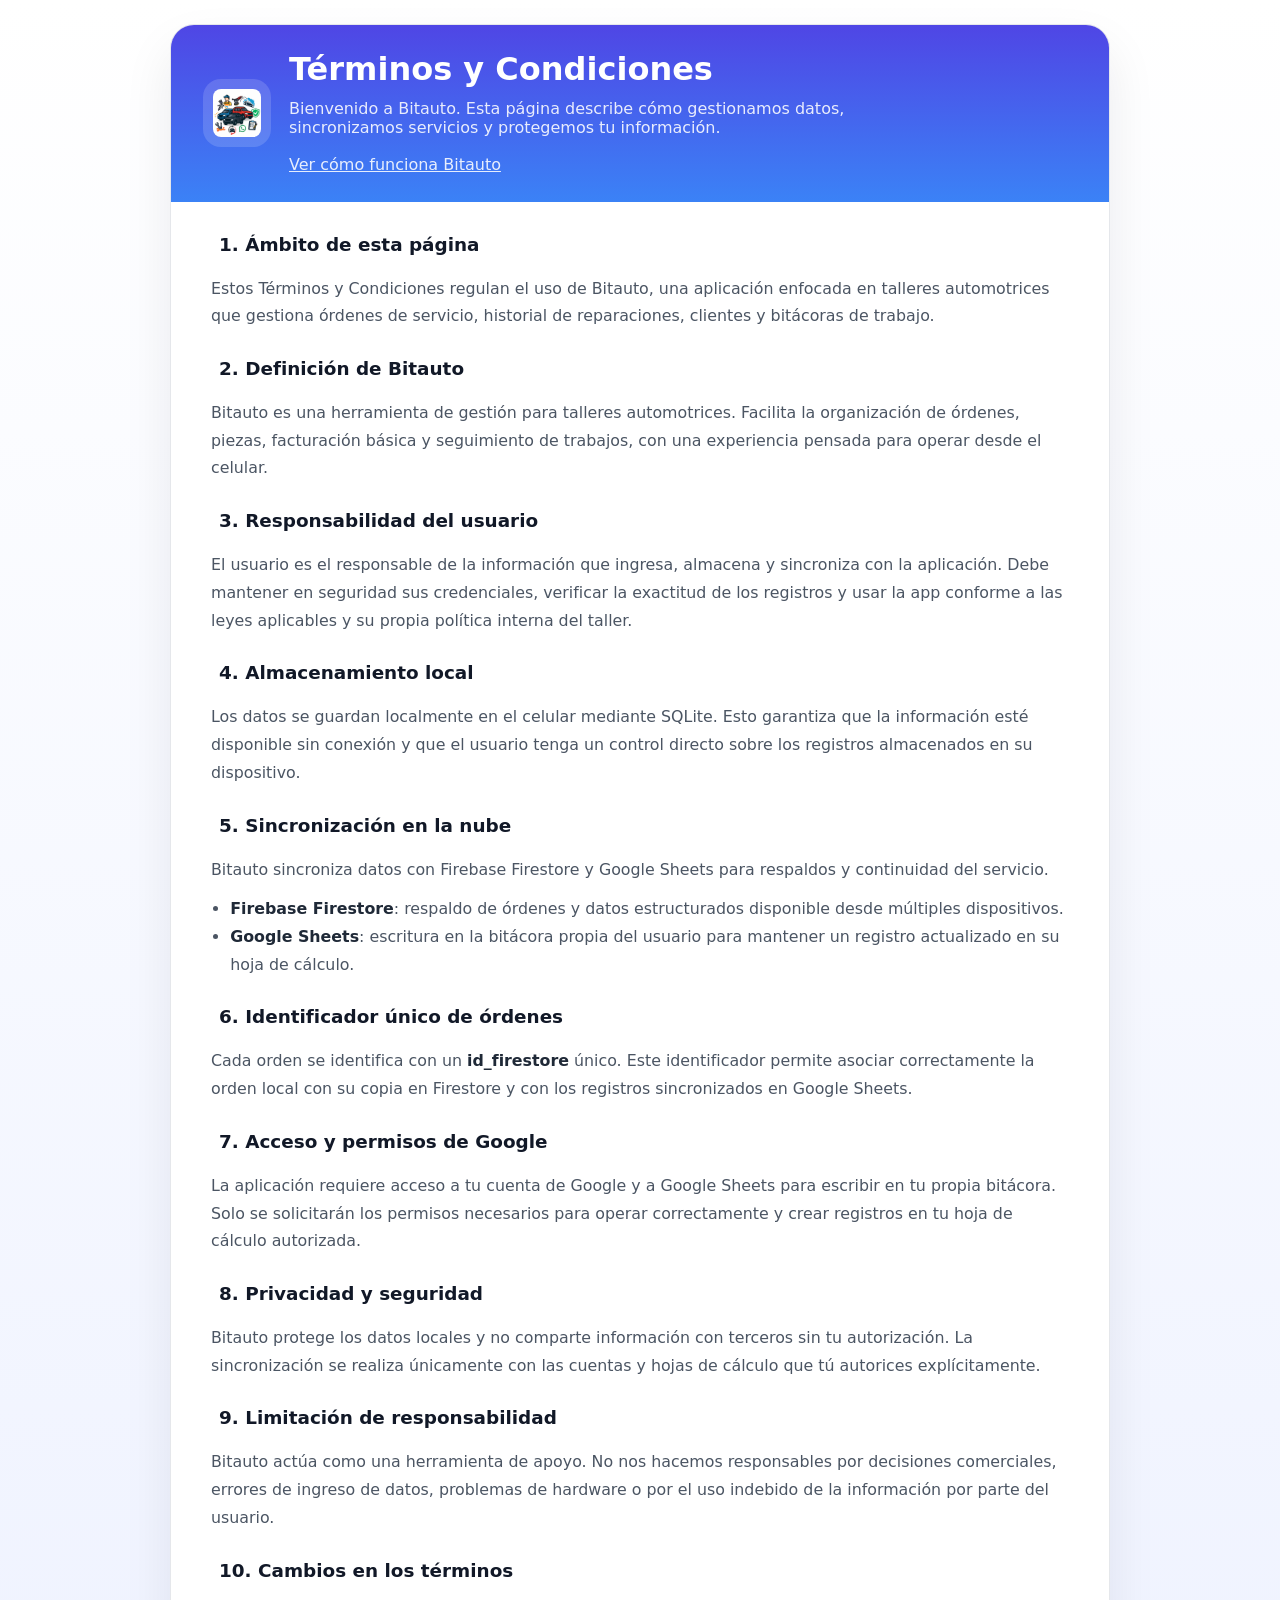
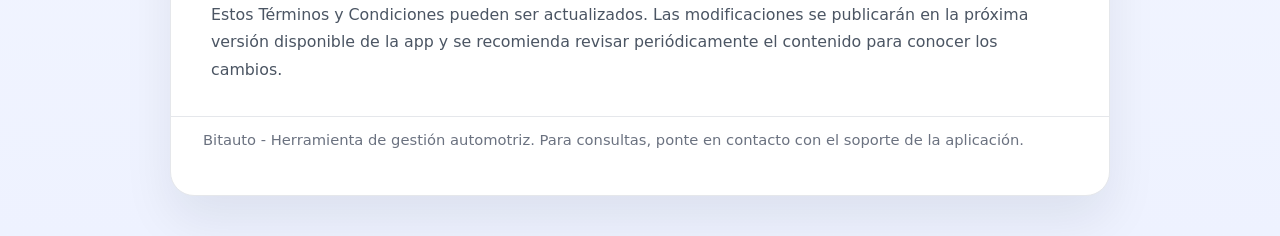
==== index.html @ d05bef83 "Initial commit: Bitauto Terms and App pages" ====
<!DOCTYPE html>
<html lang="es">
<head>
    <meta charset="UTF-8">
    <meta name="viewport" content="width=device-width, initial-scale=1.0">
    <title>Términos y Condiciones - Bitauto</title>
    <link rel="stylesheet" href="style.css">
</head>
<body>
    <div class="page-wrapper">
        <article class="card">
            <header class="hero">
                <img src="assets/logo.png" alt="Bitauto logo">
                <div>
                    <h1>Términos y Condiciones</h1>
                    <p>Bienvenido a Bitauto. Esta página describe cómo gestionamos datos, sincronizamos servicios y protegemos tu información.</p>
                    <p class="page-link"><a href="app.html">Ver cómo funciona Bitauto</a></p>
                </div>
            </header>

            <section class="content">
                <div class="section">
                    <h2>1. Ámbito de esta página</h2>
                    <p>Estos Términos y Condiciones regulan el uso de Bitauto, una aplicación enfocada en talleres automotrices que gestiona órdenes de servicio, historial de reparaciones, clientes y bitácoras de trabajo.</p>
                </div>

                <div class="section">
                    <h2>2. Definición de Bitauto</h2>
                    <p>Bitauto es una herramienta de gestión para talleres automotrices. Facilita la organización de órdenes, piezas, facturación básica y seguimiento de trabajos, con una experiencia pensada para operar desde el celular.</p>
                </div>

                <div class="section">
                    <h2>3. Responsabilidad del usuario</h2>
                    <p>El usuario es el responsable de la información que ingresa, almacena y sincroniza con la aplicación. Debe mantener en seguridad sus credenciales, verificar la exactitud de los registros y usar la app conforme a las leyes aplicables y su propia política interna del taller.</p>
                </div>

                <div class="section">
                    <h2>4. Almacenamiento local</h2>
                    <p>Los datos se guardan localmente en el celular mediante SQLite. Esto garantiza que la información esté disponible sin conexión y que el usuario tenga un control directo sobre los registros almacenados en su dispositivo.</p>
                </div>

                <div class="section">
                    <h2>5. Sincronización en la nube</h2>
                    <p>Bitauto sincroniza datos con Firebase Firestore y Google Sheets para respaldos y continuidad del servicio.</p>
                    <ul>
                        <li><span class="highlight">Firebase Firestore</span>: respaldo de órdenes y datos estructurados disponible desde múltiples dispositivos.</li>
                        <li><span class="highlight">Google Sheets</span>: escritura en la bitácora propia del usuario para mantener un registro actualizado en su hoja de cálculo.</li>
                    </ul>
                </div>

                <div class="section">
                    <h2>6. Identificador único de órdenes</h2>
                    <p>Cada orden se identifica con un <span class="highlight">id_firestore</span> único. Este identificador permite asociar correctamente la orden local con su copia en Firestore y con los registros sincronizados en Google Sheets.</p>
                </div>

                <div class="section">
                    <h2>7. Acceso y permisos de Google</h2>
                    <p>La aplicación requiere acceso a tu cuenta de Google y a Google Sheets para escribir en tu propia bitácora. Solo se solicitarán los permisos necesarios para operar correctamente y crear registros en tu hoja de cálculo autorizada.</p>
                </div>

                <div class="section">
                    <h2>8. Privacidad y seguridad</h2>
                    <p>Bitauto protege los datos locales y no comparte información con terceros sin tu autorización. La sincronización se realiza únicamente con las cuentas y hojas de cálculo que tú autorices explícitamente.</p>
                </div>

                <div class="section">
                    <h2>9. Limitación de responsabilidad</h2>
                    <p>Bitauto actúa como una herramienta de apoyo. No nos hacemos responsables por decisiones comerciales, errores de ingreso de datos, problemas de hardware o por el uso indebido de la información por parte del usuario.</p>
                </div>

                <div class="section">
                    <h2>10. Cambios en los términos</h2>
                    <p>Estos Términos y Condiciones pueden ser actualizados. Las modificaciones se publicarán en la próxima versión disponible de la app y se recomienda revisar periódicamente el contenido para conocer los cambios.</p>
                </div>
            </section>

            <footer class="footer">
                <p>Bitauto - Herramienta de gestión automotriz. Para consultas, ponte en contacto con el soporte de la aplicación.</p>
            </footer>
        </article>
    </div>
</body>
</html>
---- style.css ----
/* Bitauto - Términos y Condiciones */
:root {
    color-scheme: light;
    color: #1f2937;
    background: #f8fafc;
    font-family: Inter, system-ui, -apple-system, BlinkMacSystemFont, "Segoe UI", sans-serif;
}

* {
    box-sizing: border-box;
}

html, body {
    margin: 0;
    padding: 0;
    min-height: 100%;
}

body {
    background: linear-gradient(180deg, #ffffff 0%, #eef2ff 100%);
}

.page-wrapper {
    max-width: 980px;
    margin: 0 auto;
    padding: 24px 20px 40px;
}

.card {
    background: #ffffff;
    border: 1px solid #e5e7eb;
    border-radius: 24px;
    box-shadow: 0 24px 50px rgba(15, 23, 42, 0.08);
    overflow: hidden;
}

.hero {
    display: grid;
    grid-template-columns: auto 1fr;
    gap: 18px;
    align-items: center;
    padding: 28px 32px;
    background: linear-gradient(180deg, #4f46e5 0%, #3b82f6 100%);
    color: #ffffff;
}

.hero img {
    width: 68px;
    height: 68px;
    object-fit: contain;
    border-radius: 18px;
    background: rgba(255,255,255,0.15);
    padding: 10px;
}

.hero h1 {
    margin: 0;
    font-size: clamp(1.85rem, 2.5vw, 2.45rem);
    line-height: 1.05;
}

.hero p {
    margin: 12px 0 0;
    font-size: 1rem;
    opacity: 0.88;
    max-width: 660px;
}

.hero .page-link {
    margin-top: 18px;
}

.hero .page-link a,
.footer a {
    color: #ffffff;
    text-decoration: underline;
}

.content {
    padding: 32px 40px;
    display: grid;
    gap: 28px;
}

.section {
    display: grid;
    gap: 12px;
}

.section h2 {
    margin: 0;
    font-size: 1.15rem;
    color: #111827;
    margin-bottom: 8px;
    padding-left: 8px;
}

.section p,
.section li {
    margin: 0;
    line-height: 1.75;
    color: #4b5563;
    font-size: 0.99rem;
}

.section ul {
    padding-left: 1.2rem;
    margin: 0;
    color: #4b5563;
}

.highlight {
    font-weight: 600;
    color: #1f2937;
}

.footer {
    padding: 0 32px 32px;
    color: #6b7280;
    font-size: 0.92rem;
    border-top: 1px solid #e5e7eb;
}

@media (max-width: 640px) {
    .page-wrapper {
        padding: 20px 16px 32px;
    }

    .hero {
        grid-template-columns: 1fr;
        text-align: center;
    }

    .hero img {
        margin: 0 auto;
    }

    .content {
        padding: 24px 0 0;
    }

    .footer {
        padding: 0 0 24px;
    }
}
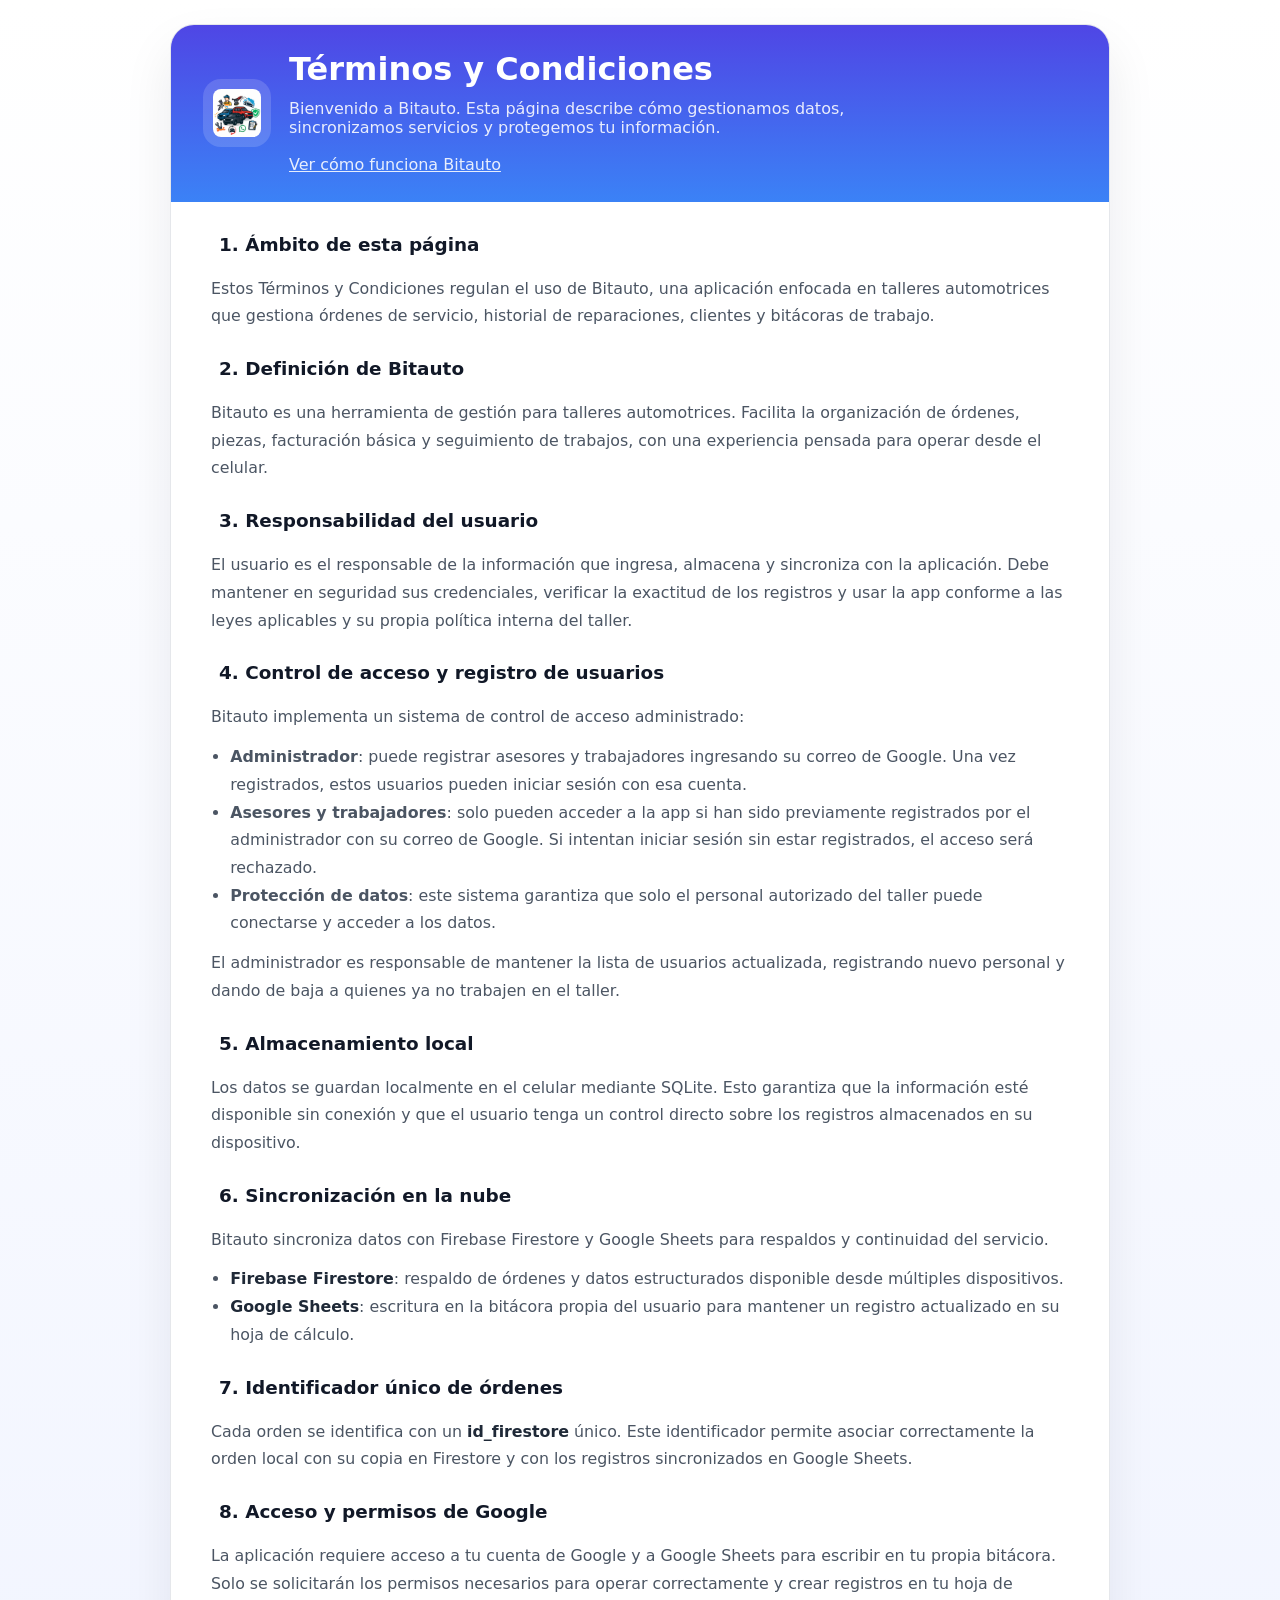
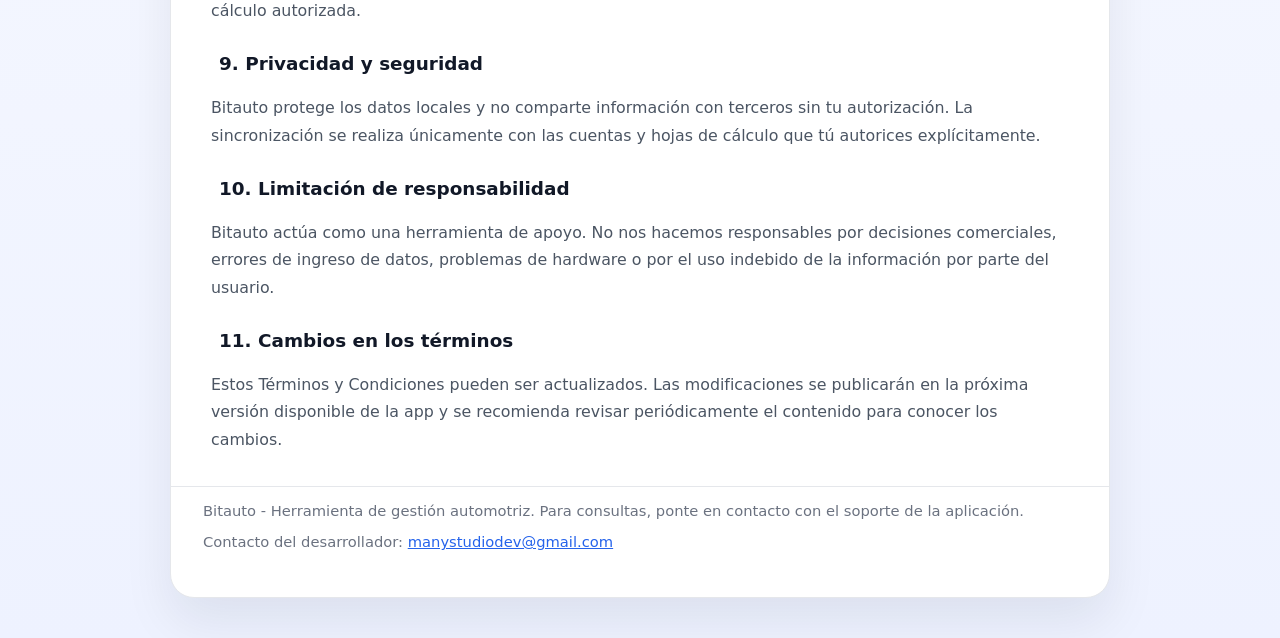
==== commit e3265050: "actualizar como funciona" ====
--- a/index.html
+++ b/index.html
@@ -35,12 +35,23 @@
                 </div>
 
                 <div class="section">
-                    <h2>4. Almacenamiento local</h2>
+                    <h2>4. Control de acceso y registro de usuarios</h2>
+                    <p>Bitauto implementa un sistema de control de acceso administrado:</p>
+                    <ul>
+                        <li><strong>Administrador</strong>: puede registrar asesores y trabajadores ingresando su correo de Google. Una vez registrados, estos usuarios pueden iniciar sesión con esa cuenta.</li>
+                        <li><strong>Asesores y trabajadores</strong>: solo pueden acceder a la app si han sido previamente registrados por el administrador con su correo de Google. Si intentan iniciar sesión sin estar registrados, el acceso será rechazado.</li>
+                        <li><strong>Protección de datos</strong>: este sistema garantiza que solo el personal autorizado del taller puede conectarse y acceder a los datos.</li>
+                    </ul>
+                    <p>El administrador es responsable de mantener la lista de usuarios actualizada, registrando nuevo personal y dando de baja a quienes ya no trabajen en el taller.</p>
+                </div>
+
+                <div class="section">
+                    <h2>5. Almacenamiento local</h2>
                     <p>Los datos se guardan localmente en el celular mediante SQLite. Esto garantiza que la información esté disponible sin conexión y que el usuario tenga un control directo sobre los registros almacenados en su dispositivo.</p>
                 </div>
 
                 <div class="section">
-                    <h2>5. Sincronización en la nube</h2>
+                    <h2>6. Sincronización en la nube</h2>
                     <p>Bitauto sincroniza datos con Firebase Firestore y Google Sheets para respaldos y continuidad del servicio.</p>
                     <ul>
                         <li><span class="highlight">Firebase Firestore</span>: respaldo de órdenes y datos estructurados disponible desde múltiples dispositivos.</li>
@@ -49,33 +60,34 @@
                 </div>
 
                 <div class="section">
-                    <h2>6. Identificador único de órdenes</h2>
+                    <h2>7. Identificador único de órdenes</h2>
                     <p>Cada orden se identifica con un <span class="highlight">id_firestore</span> único. Este identificador permite asociar correctamente la orden local con su copia en Firestore y con los registros sincronizados en Google Sheets.</p>
                 </div>
 
                 <div class="section">
-                    <h2>7. Acceso y permisos de Google</h2>
+                    <h2>8. Acceso y permisos de Google</h2>
                     <p>La aplicación requiere acceso a tu cuenta de Google y a Google Sheets para escribir en tu propia bitácora. Solo se solicitarán los permisos necesarios para operar correctamente y crear registros en tu hoja de cálculo autorizada.</p>
                 </div>
 
                 <div class="section">
-                    <h2>8. Privacidad y seguridad</h2>
+                    <h2>9. Privacidad y seguridad</h2>
                     <p>Bitauto protege los datos locales y no comparte información con terceros sin tu autorización. La sincronización se realiza únicamente con las cuentas y hojas de cálculo que tú autorices explícitamente.</p>
                 </div>
 
                 <div class="section">
-                    <h2>9. Limitación de responsabilidad</h2>
+                    <h2>10. Limitación de responsabilidad</h2>
                     <p>Bitauto actúa como una herramienta de apoyo. No nos hacemos responsables por decisiones comerciales, errores de ingreso de datos, problemas de hardware o por el uso indebido de la información por parte del usuario.</p>
                 </div>
 
                 <div class="section">
-                    <h2>10. Cambios en los términos</h2>
+                    <h2>11. Cambios en los términos</h2>
                     <p>Estos Términos y Condiciones pueden ser actualizados. Las modificaciones se publicarán en la próxima versión disponible de la app y se recomienda revisar periódicamente el contenido para conocer los cambios.</p>
                 </div>
             </section>
 
             <footer class="footer">
                 <p>Bitauto - Herramienta de gestión automotriz. Para consultas, ponte en contacto con el soporte de la aplicación.</p>
+                <p>Contacto del desarrollador: <a href="mailto:manystudiodev@gmail.com">manystudiodev@gmail.com</a></p>
             </footer>
         </article>
     </div>
--- a/style.css
+++ b/style.css
@@ -70,9 +70,13 @@
     margin-top: 18px;
 }
 
-.hero .page-link a,
+.hero .page-link a {
+    color: #ffffff;
+    text-decoration: underline;
+}
+
 .footer a {
-    color: #ffffff;
+    color: #2563eb;
     text-decoration: underline;
 }
 
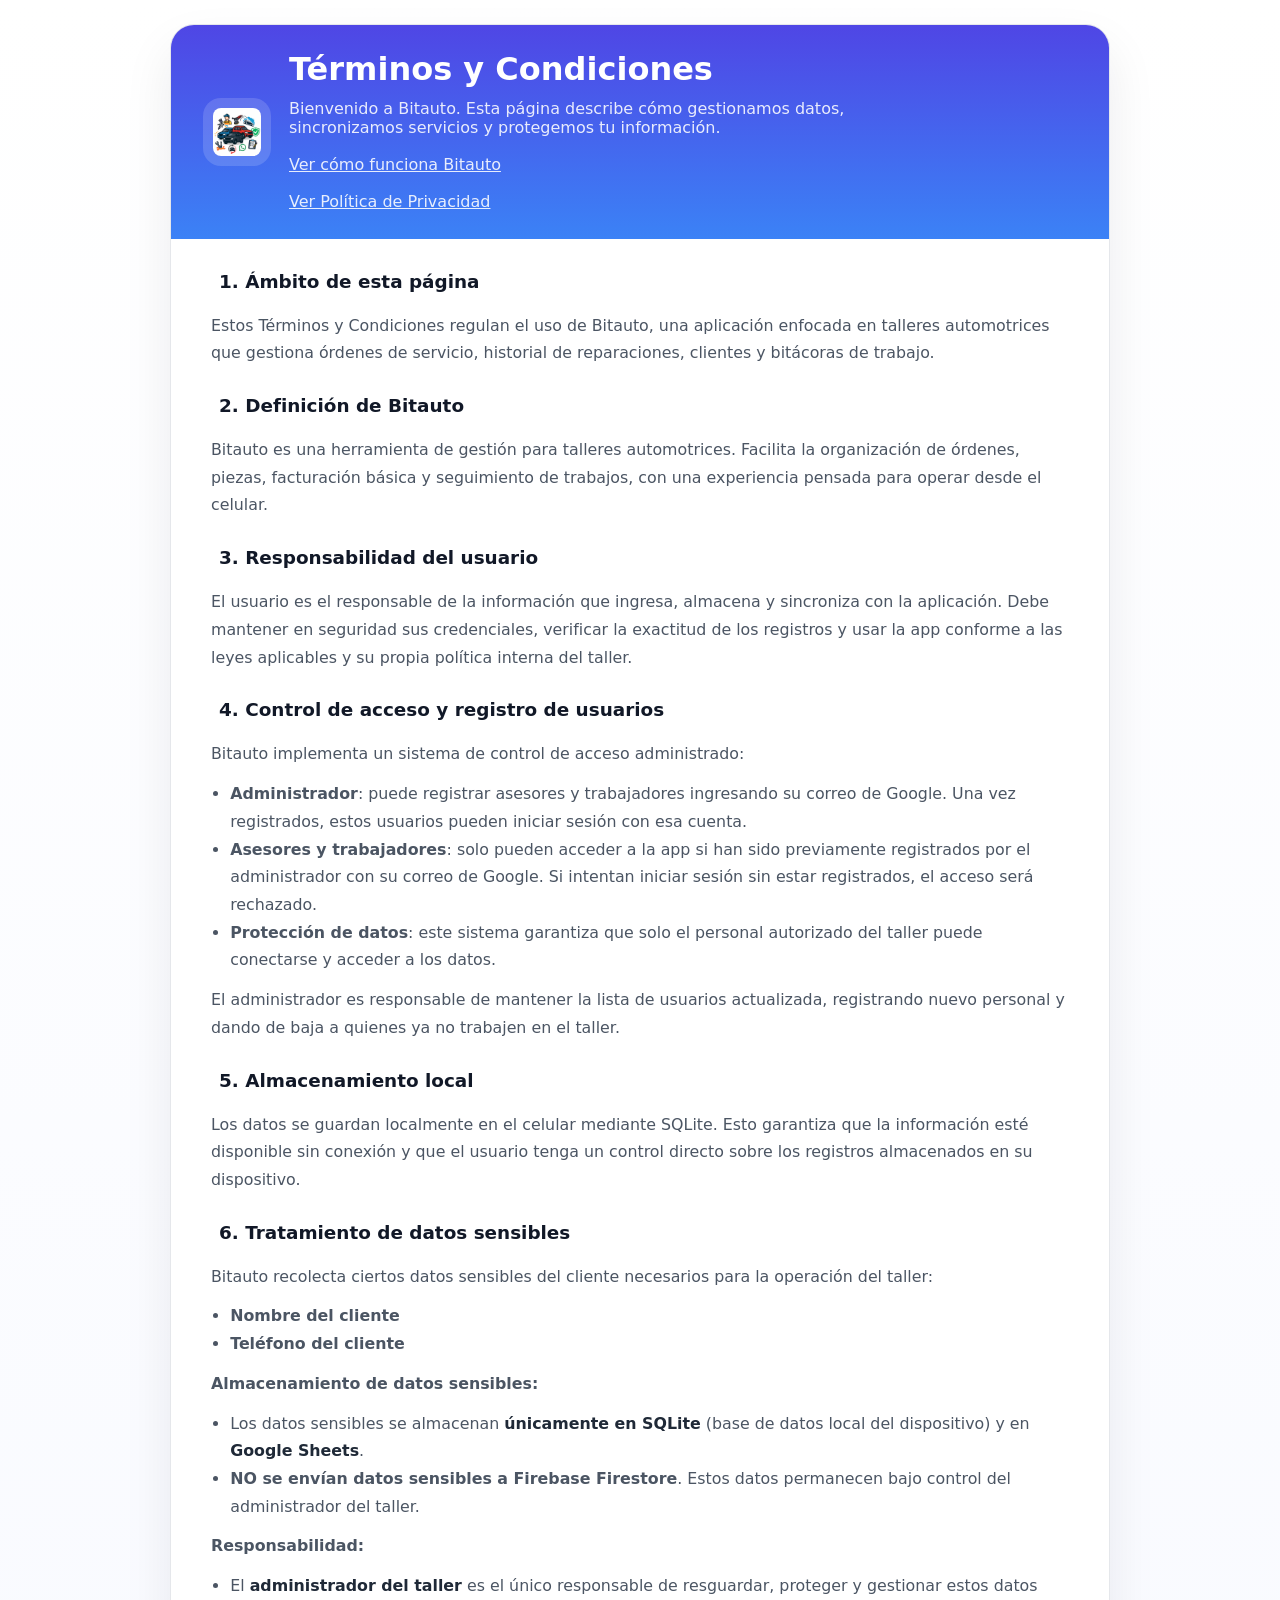
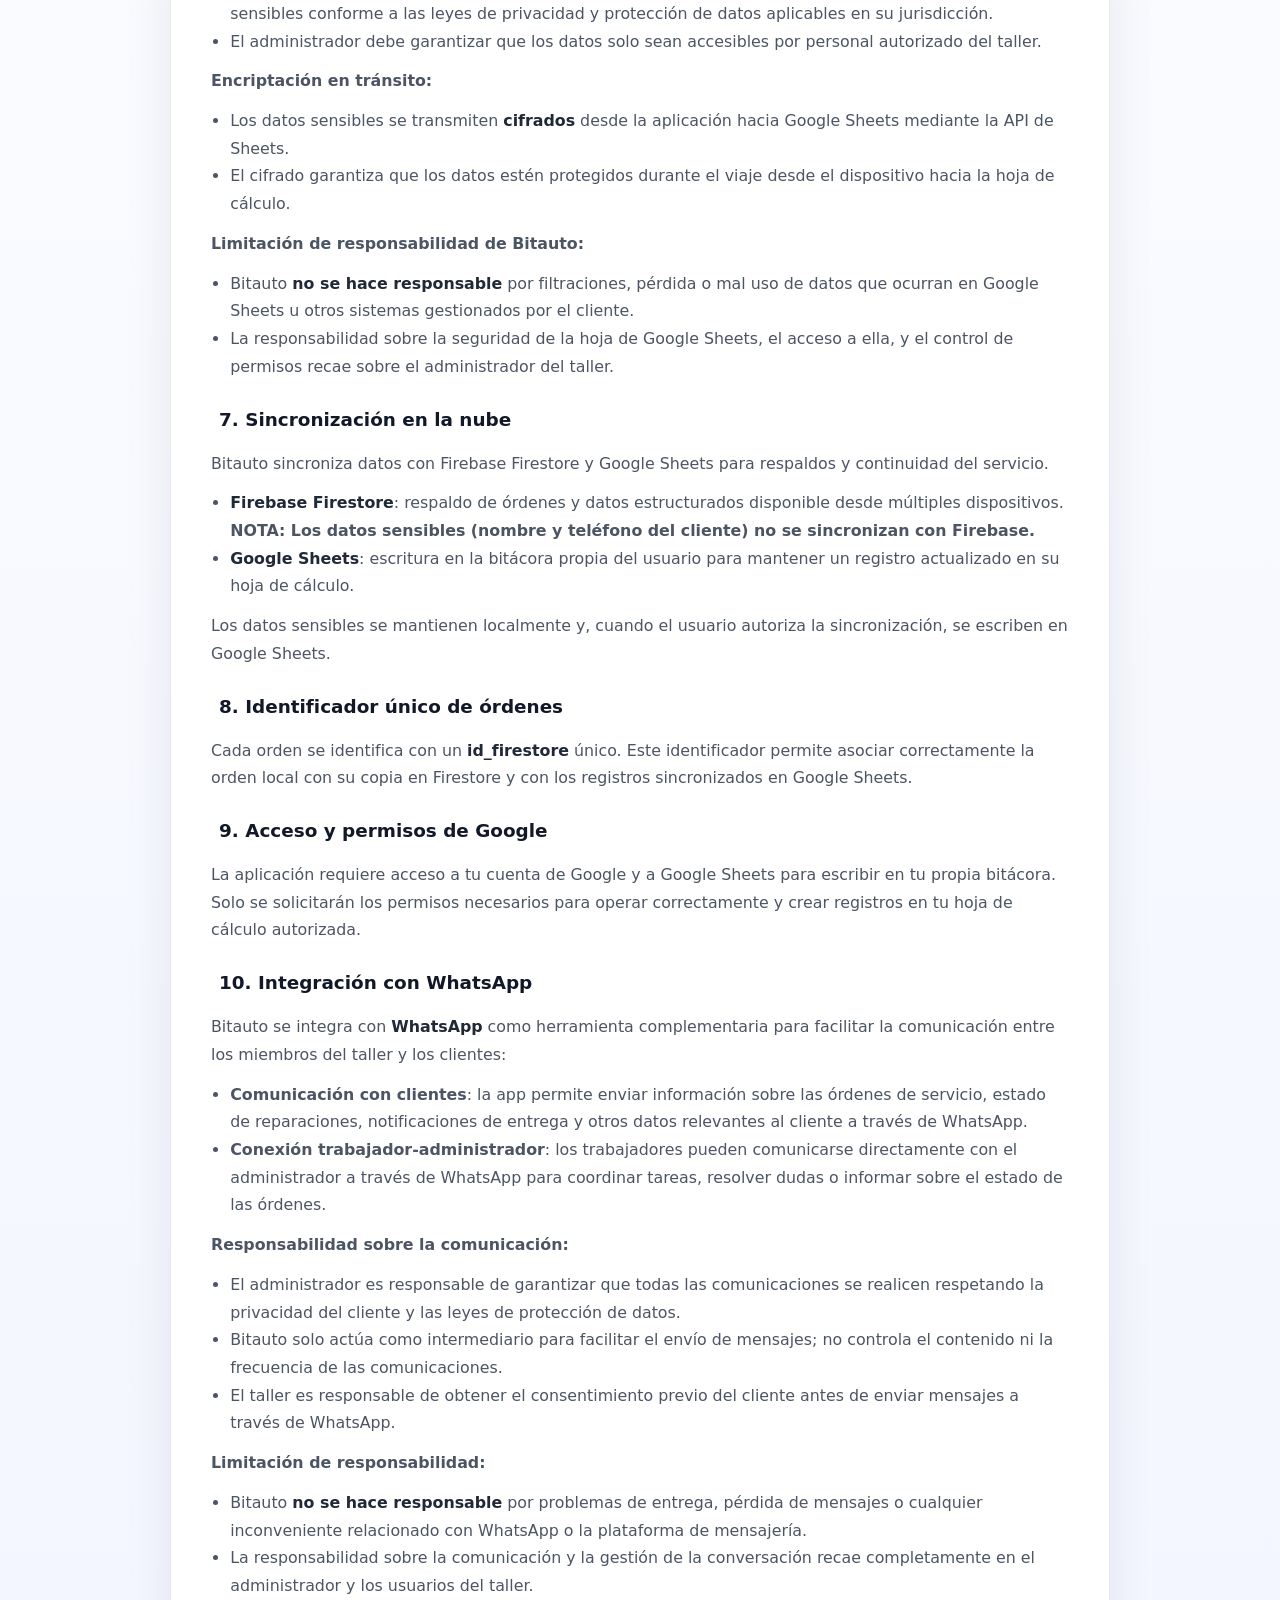
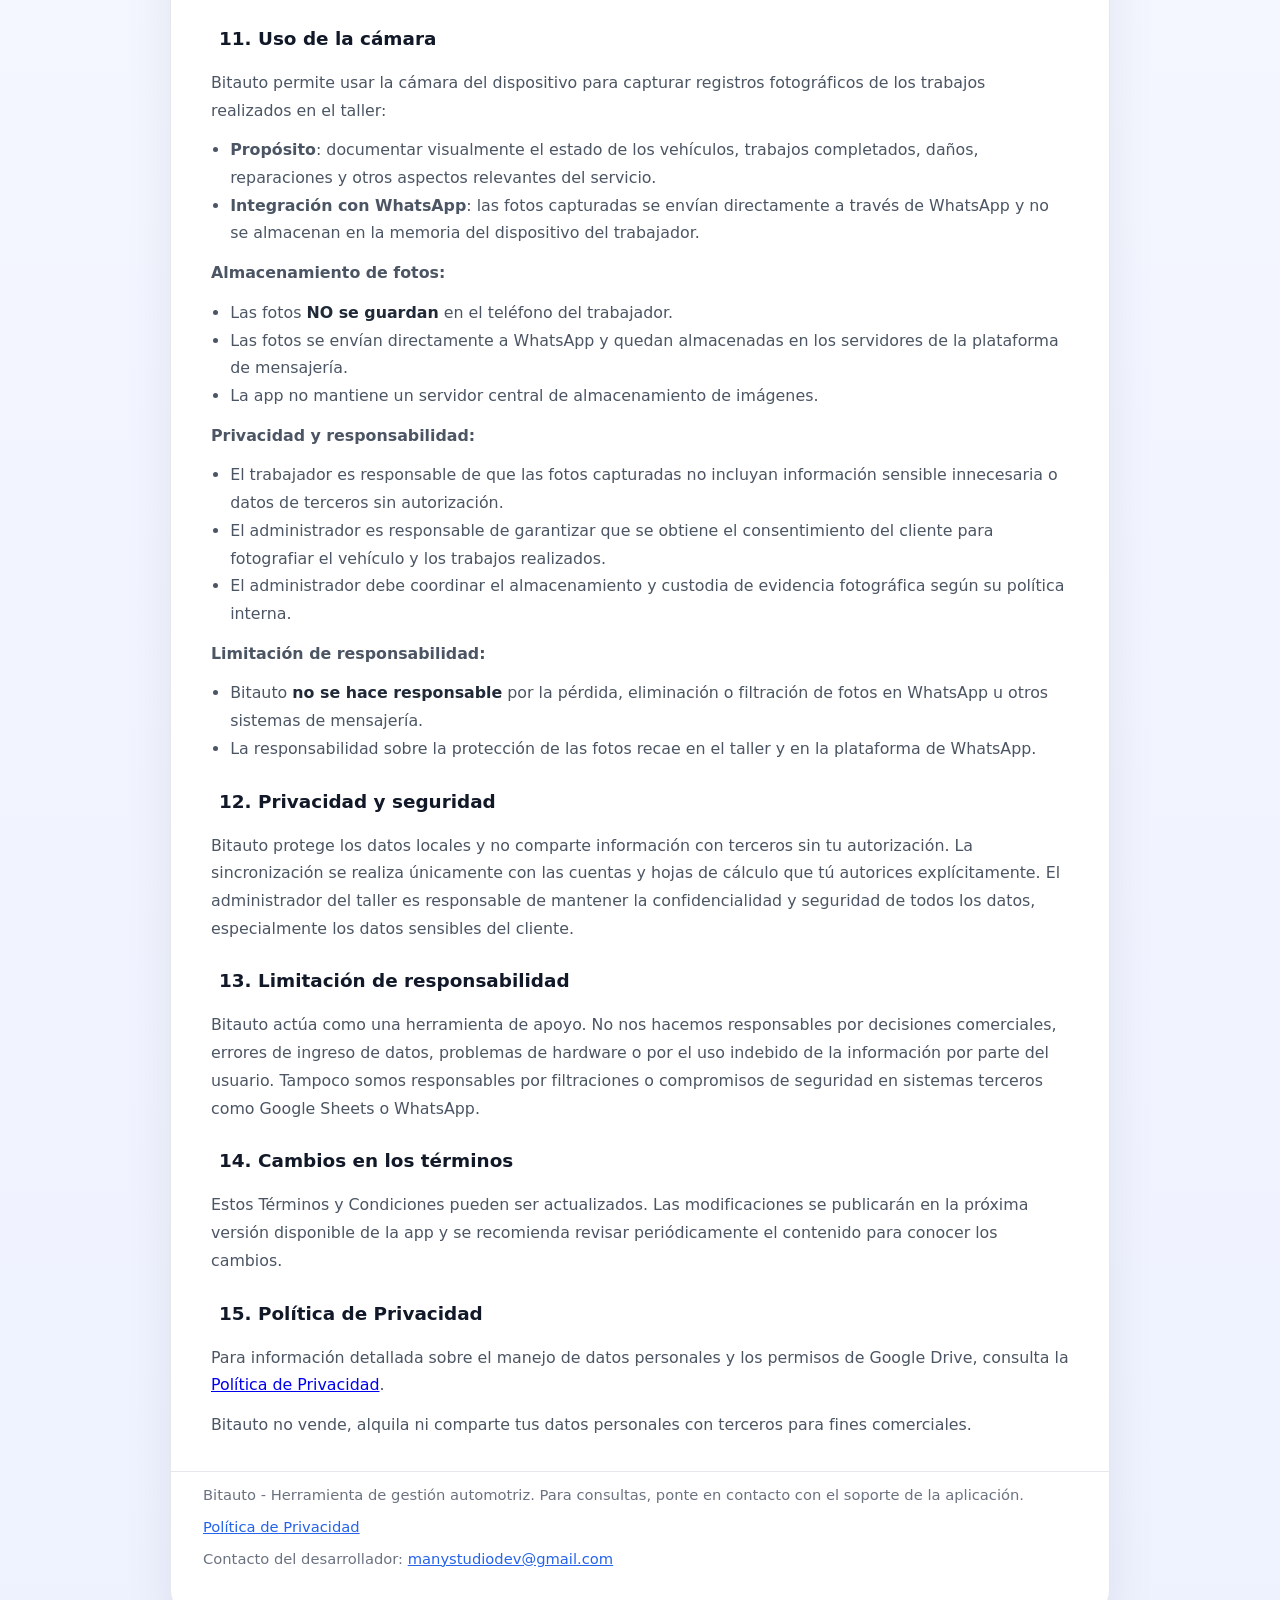
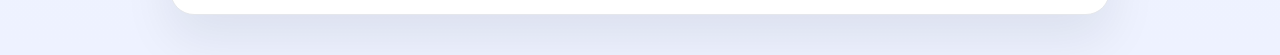
==== commit ec1902f7: "politica" ====
--- a/index.html
+++ b/index.html
@@ -15,6 +15,7 @@
                     <h1>Términos y Condiciones</h1>
                     <p>Bienvenido a Bitauto. Esta página describe cómo gestionamos datos, sincronizamos servicios y protegemos tu información.</p>
                     <p class="page-link"><a href="app.html">Ver cómo funciona Bitauto</a></p>
+                    <p class="page-link"><a href="privacy.html">Ver Política de Privacidad</a></p>
                 </div>
             </header>
 
@@ -51,42 +52,125 @@
                 </div>
 
                 <div class="section">
-                    <h2>6. Sincronización en la nube</h2>
-                    <p>Bitauto sincroniza datos con Firebase Firestore y Google Sheets para respaldos y continuidad del servicio.</p>
+                    <h2>6. Tratamiento de datos sensibles</h2>
+                    <p>Bitauto recolecta ciertos datos sensibles del cliente necesarios para la operación del taller:</p>
                     <ul>
-                        <li><span class="highlight">Firebase Firestore</span>: respaldo de órdenes y datos estructurados disponible desde múltiples dispositivos.</li>
-                        <li><span class="highlight">Google Sheets</span>: escritura en la bitácora propia del usuario para mantener un registro actualizado en su hoja de cálculo.</li>
+                        <li><strong>Nombre del cliente</strong></li>
+                        <li><strong>Teléfono del cliente</strong></li>
+                    </ul>
+                    <p><strong>Almacenamiento de datos sensibles:</strong></p>
+                    <ul>
+                        <li>Los datos sensibles se almacenan <span class="highlight">únicamente en SQLite</span> (base de datos local del dispositivo) y en <span class="highlight">Google Sheets</span>.</li>
+                        <li><strong>NO se envían datos sensibles a Firebase Firestore</strong>. Estos datos permanecen bajo control del administrador del taller.</li>
+                    </ul>
+                    <p><strong>Responsabilidad:</strong></p>
+                    <ul>
+                        <li>El <span class="highlight">administrador del taller</span> es el único responsable de resguardar, proteger y gestionar estos datos sensibles conforme a las leyes de privacidad y protección de datos aplicables en su jurisdicción.</li>
+                        <li>El administrador debe garantizar que los datos solo sean accesibles por personal autorizado del taller.</li>
+                    </ul>
+                    <p><strong>Encriptación en tránsito:</strong></p>
+                    <ul>
+                        <li>Los datos sensibles se transmiten <span class="highlight">cifrados</span> desde la aplicación hacia Google Sheets mediante la API de Sheets.</li>
+                        <li>El cifrado garantiza que los datos estén protegidos durante el viaje desde el dispositivo hacia la hoja de cálculo.</li>
+                    </ul>
+                    <p><strong>Limitación de responsabilidad de Bitauto:</strong></p>
+                    <ul>
+                        <li>Bitauto <span class="highlight">no se hace responsable</span> por filtraciones, pérdida o mal uso de datos que ocurran en Google Sheets u otros sistemas gestionados por el cliente.</li>
+                        <li>La responsabilidad sobre la seguridad de la hoja de Google Sheets, el acceso a ella, y el control de permisos recae sobre el administrador del taller.</li>
                     </ul>
                 </div>
 
                 <div class="section">
-                    <h2>7. Identificador único de órdenes</h2>
+                    <h2>7. Sincronización en la nube</h2>
+                    <p>Bitauto sincroniza datos con Firebase Firestore y Google Sheets para respaldos y continuidad del servicio.</p>
+                    <ul>
+                        <li><span class="highlight">Firebase Firestore</span>: respaldo de órdenes y datos estructurados disponible desde múltiples dispositivos. <strong>NOTA: Los datos sensibles (nombre y teléfono del cliente) no se sincronizan con Firebase.</strong></li>
+                        <li><span class="highlight">Google Sheets</span>: escritura en la bitácora propia del usuario para mantener un registro actualizado en su hoja de cálculo.</li>
+                    </ul>
+                    <p>Los datos sensibles se mantienen localmente y, cuando el usuario autoriza la sincronización, se escriben en Google Sheets.</p>
+                </div>
+
+                <div class="section">
+                    <h2>8. Identificador único de órdenes</h2>
                     <p>Cada orden se identifica con un <span class="highlight">id_firestore</span> único. Este identificador permite asociar correctamente la orden local con su copia en Firestore y con los registros sincronizados en Google Sheets.</p>
                 </div>
 
                 <div class="section">
-                    <h2>8. Acceso y permisos de Google</h2>
+                    <h2>9. Acceso y permisos de Google</h2>
                     <p>La aplicación requiere acceso a tu cuenta de Google y a Google Sheets para escribir en tu propia bitácora. Solo se solicitarán los permisos necesarios para operar correctamente y crear registros en tu hoja de cálculo autorizada.</p>
                 </div>
 
                 <div class="section">
-                    <h2>9. Privacidad y seguridad</h2>
-                    <p>Bitauto protege los datos locales y no comparte información con terceros sin tu autorización. La sincronización se realiza únicamente con las cuentas y hojas de cálculo que tú autorices explícitamente.</p>
+                    <h2>10. Integración con WhatsApp</h2>
+                    <p>Bitauto se integra con <span class="highlight">WhatsApp</span> como herramienta complementaria para facilitar la comunicación entre los miembros del taller y los clientes:</p>
+                    <ul>
+                        <li><strong>Comunicación con clientes</strong>: la app permite enviar información sobre las órdenes de servicio, estado de reparaciones, notificaciones de entrega y otros datos relevantes al cliente a través de WhatsApp.</li>
+                        <li><strong>Conexión trabajador-administrador</strong>: los trabajadores pueden comunicarse directamente con el administrador a través de WhatsApp para coordinar tareas, resolver dudas o informar sobre el estado de las órdenes.</li>
+                    </ul>
+                    <p><strong>Responsabilidad sobre la comunicación:</strong></p>
+                    <ul>
+                        <li>El administrador es responsable de garantizar que todas las comunicaciones se realicen respetando la privacidad del cliente y las leyes de protección de datos.</li>
+                        <li>Bitauto solo actúa como intermediario para facilitar el envío de mensajes; no controla el contenido ni la frecuencia de las comunicaciones.</li>
+                        <li>El taller es responsable de obtener el consentimiento previo del cliente antes de enviar mensajes a través de WhatsApp.</li>
+                    </ul>
+                    <p><strong>Limitación de responsabilidad:</strong></p>
+                    <ul>
+                        <li>Bitauto <span class="highlight">no se hace responsable</span> por problemas de entrega, pérdida de mensajes o cualquier inconveniente relacionado con WhatsApp o la plataforma de mensajería.</li>
+                        <li>La responsabilidad sobre la comunicación y la gestión de la conversación recae completamente en el administrador y los usuarios del taller.</li>
+                    </ul>
                 </div>
 
                 <div class="section">
-                    <h2>10. Limitación de responsabilidad</h2>
-                    <p>Bitauto actúa como una herramienta de apoyo. No nos hacemos responsables por decisiones comerciales, errores de ingreso de datos, problemas de hardware o por el uso indebido de la información por parte del usuario.</p>
+                    <h2>11. Uso de la cámara</h2>
+                    <p>Bitauto permite usar la cámara del dispositivo para capturar registros fotográficos de los trabajos realizados en el taller:</p>
+                    <ul>
+                        <li><strong>Propósito</strong>: documentar visualmente el estado de los vehículos, trabajos completados, daños, reparaciones y otros aspectos relevantes del servicio.</li>
+                        <li><strong>Integración con WhatsApp</strong>: las fotos capturadas se envían directamente a través de WhatsApp y no se almacenan en la memoria del dispositivo del trabajador.</li>
+                    </ul>
+                    <p><strong>Almacenamiento de fotos:</strong></p>
+                    <ul>
+                        <li>Las fotos <span class="highlight">NO se guardan</span> en el teléfono del trabajador.</li>
+                        <li>Las fotos se envían directamente a WhatsApp y quedan almacenadas en los servidores de la plataforma de mensajería.</li>
+                        <li>La app no mantiene un servidor central de almacenamiento de imágenes.</li>
+                    </ul>
+                    <p><strong>Privacidad y responsabilidad:</strong></p>
+                    <ul>
+                        <li>El trabajador es responsable de que las fotos capturadas no incluyan información sensible innecesaria o datos de terceros sin autorización.</li>
+                        <li>El administrador es responsable de garantizar que se obtiene el consentimiento del cliente para fotografiar el vehículo y los trabajos realizados.</li>
+                        <li>El administrador debe coordinar el almacenamiento y custodia de evidencia fotográfica según su política interna.</li>
+                    </ul>
+                    <p><strong>Limitación de responsabilidad:</strong></p>
+                    <ul>
+                        <li>Bitauto <span class="highlight">no se hace responsable</span> por la pérdida, eliminación o filtración de fotos en WhatsApp u otros sistemas de mensajería.</li>
+                        <li>La responsabilidad sobre la protección de las fotos recae en el taller y en la plataforma de WhatsApp.</li>
+                    </ul>
                 </div>
 
                 <div class="section">
-                    <h2>11. Cambios en los términos</h2>
+                    <h2>12. Privacidad y seguridad</h2>
+                    <p>Bitauto protege los datos locales y no comparte información con terceros sin tu autorización. La sincronización se realiza únicamente con las cuentas y hojas de cálculo que tú autorices explícitamente. El administrador del taller es responsable de mantener la confidencialidad y seguridad de todos los datos, especialmente los datos sensibles del cliente.</p>
+                </div>
+
+                <div class="section">
+                    <h2>13. Limitación de responsabilidad</h2>
+                    <p>Bitauto actúa como una herramienta de apoyo. No nos hacemos responsables por decisiones comerciales, errores de ingreso de datos, problemas de hardware o por el uso indebido de la información por parte del usuario. Tampoco somos responsables por filtraciones o compromisos de seguridad en sistemas terceros como Google Sheets o WhatsApp.</p>
+                </div>
+
+                <div class="section">
+                    <h2>14. Cambios en los términos</h2>
                     <p>Estos Términos y Condiciones pueden ser actualizados. Las modificaciones se publicarán en la próxima versión disponible de la app y se recomienda revisar periódicamente el contenido para conocer los cambios.</p>
+                </div>
+
+                <div class="section">
+                    <h2>15. Política de Privacidad</h2>
+                    <p>Para información detallada sobre el manejo de datos personales y los permisos de Google Drive, consulta la <a href="privacy.html">Política de Privacidad</a>.</p>
+                    <p>Bitauto no vende, alquila ni comparte tus datos personales con terceros para fines comerciales.</p>
                 </div>
             </section>
 
             <footer class="footer">
                 <p>Bitauto - Herramienta de gestión automotriz. Para consultas, ponte en contacto con el soporte de la aplicación.</p>
+                <p><a href="privacy.html">Política de Privacidad</a></p>
                 <p>Contacto del desarrollador: <a href="mailto:manystudiodev@gmail.com">manystudiodev@gmail.com</a></p>
             </footer>
         </article>
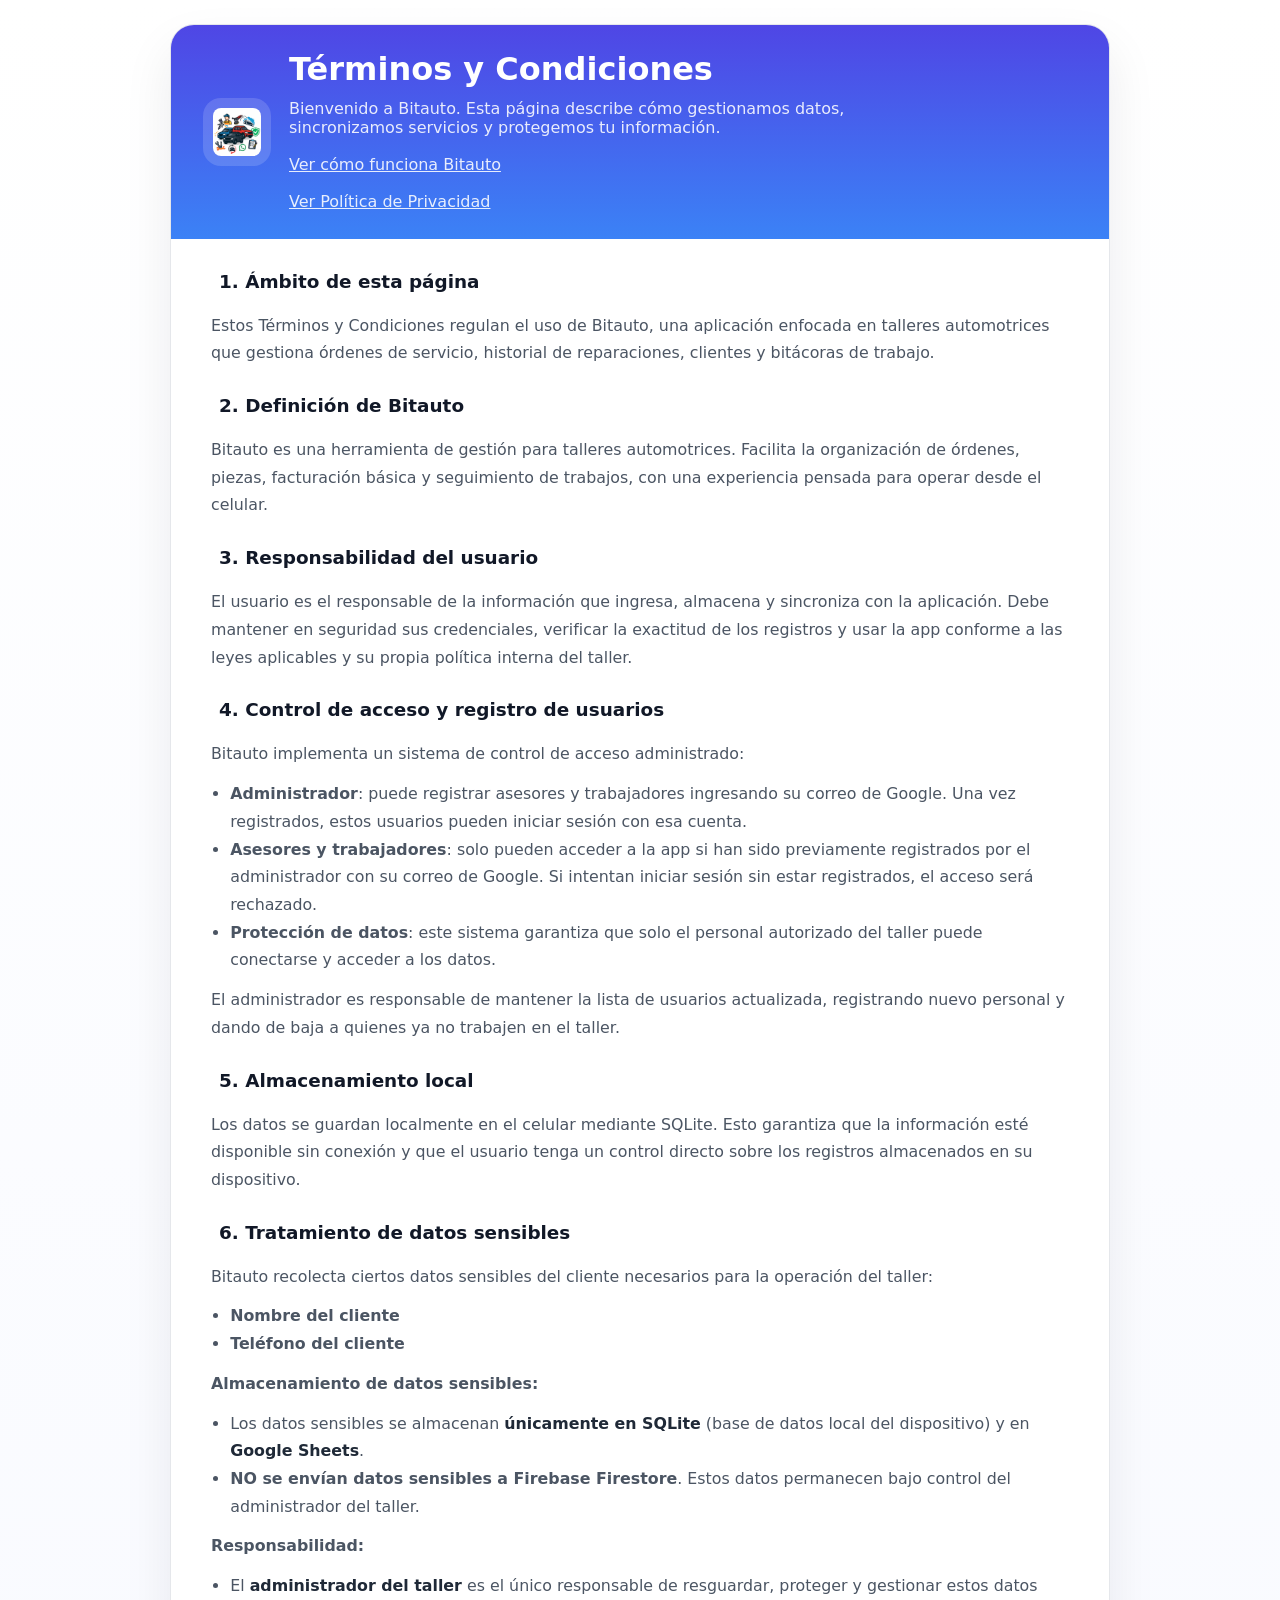
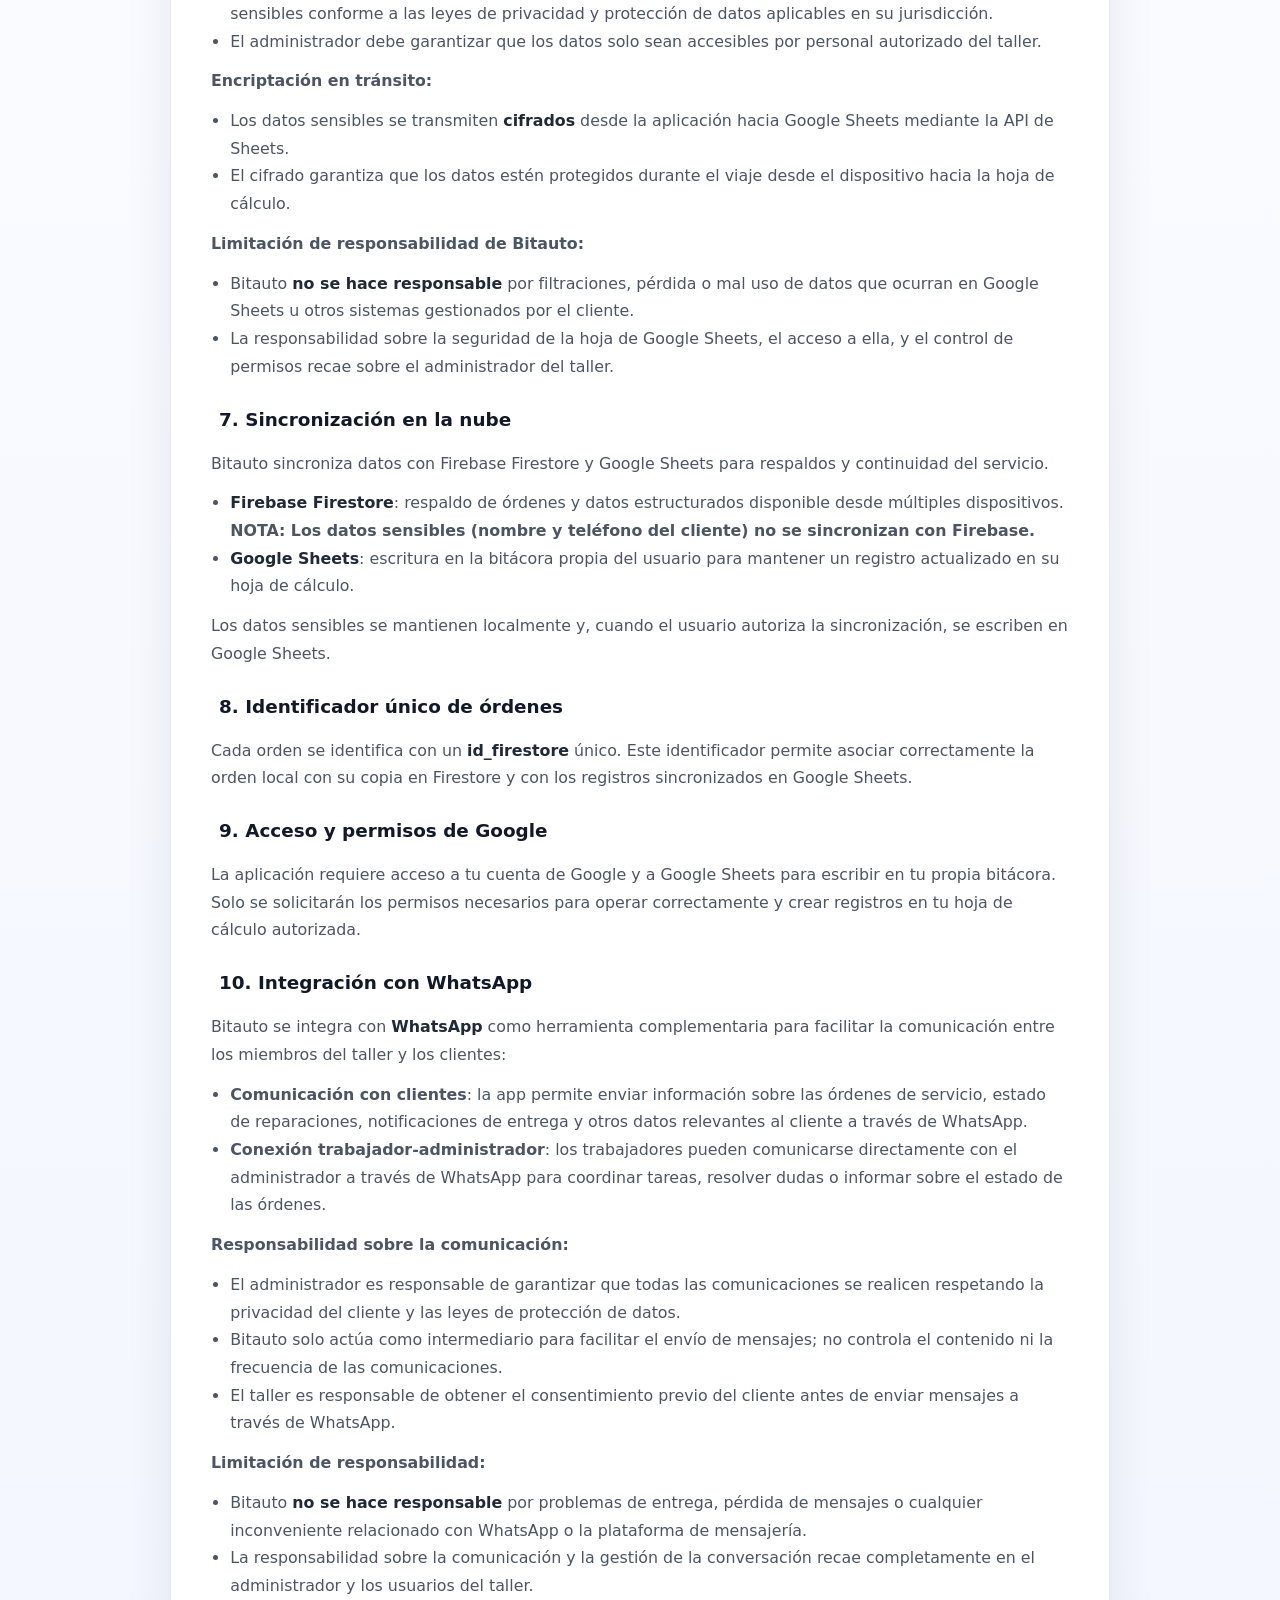
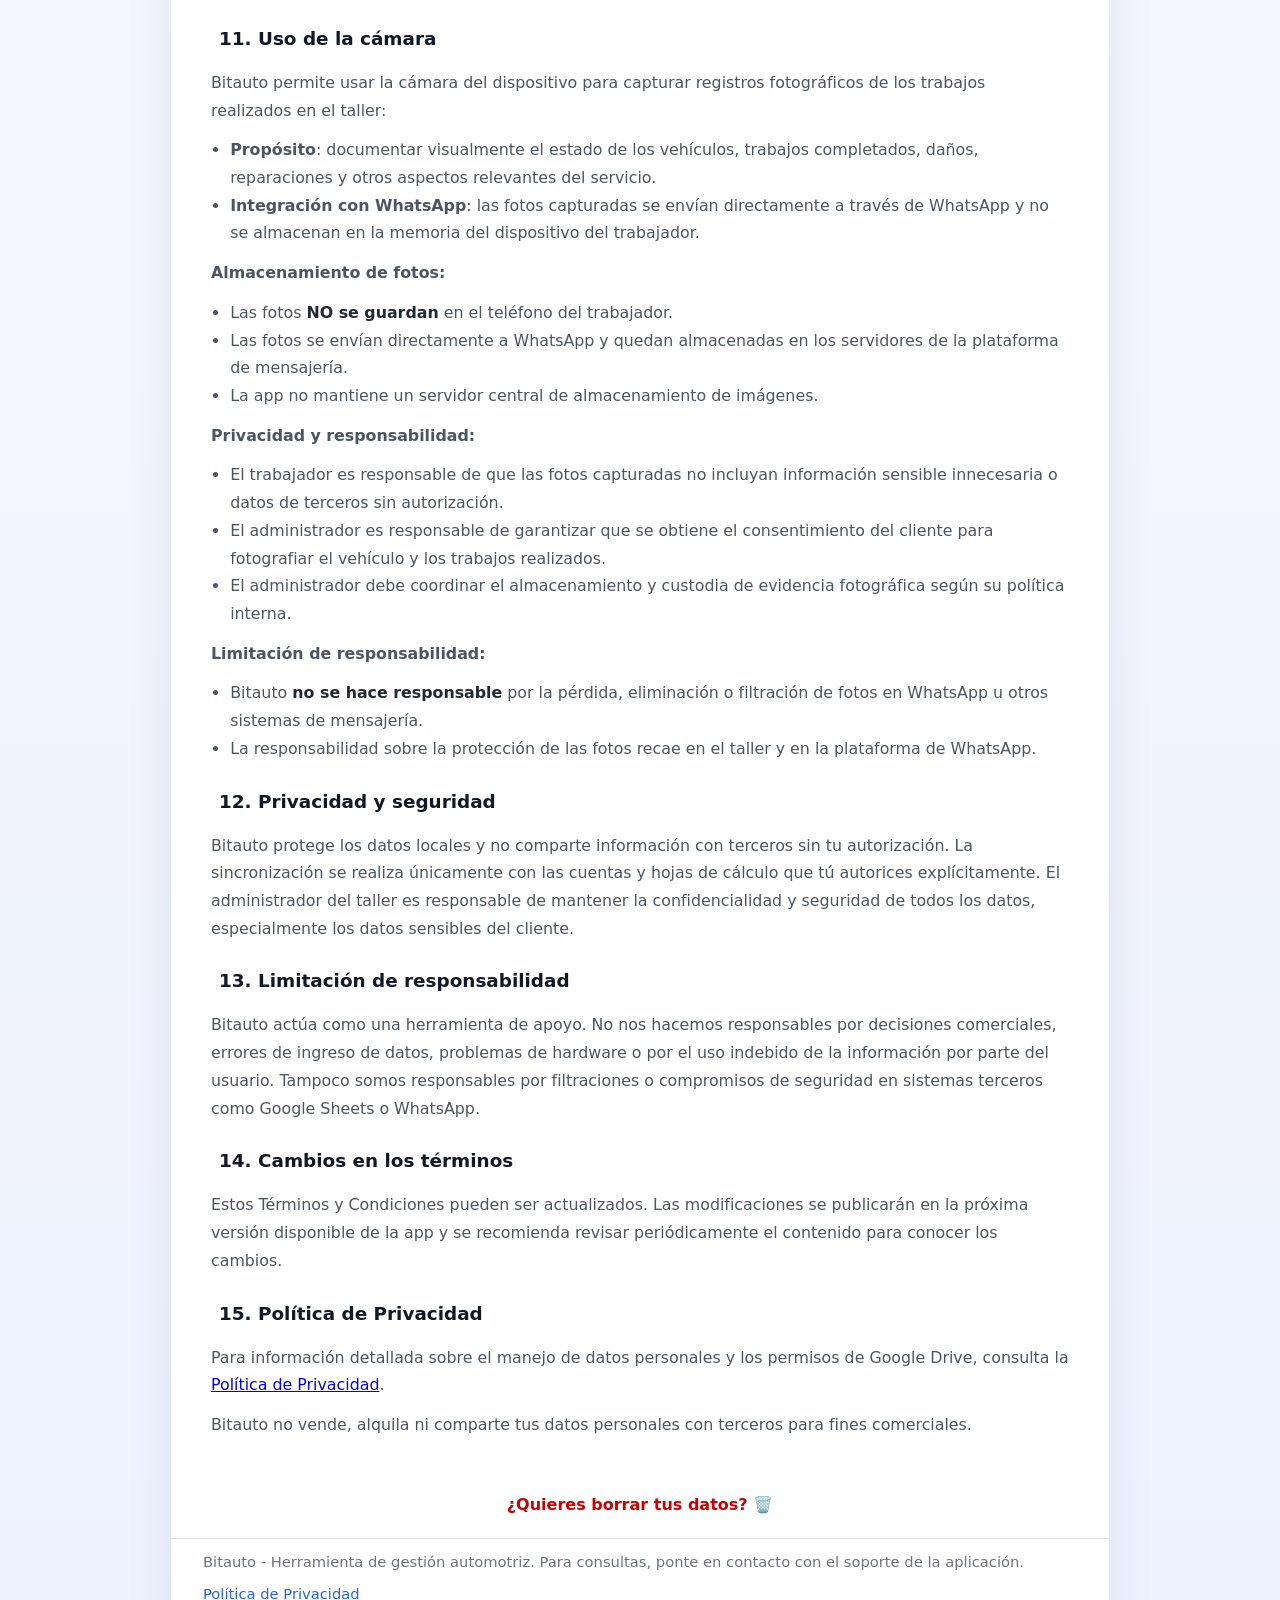
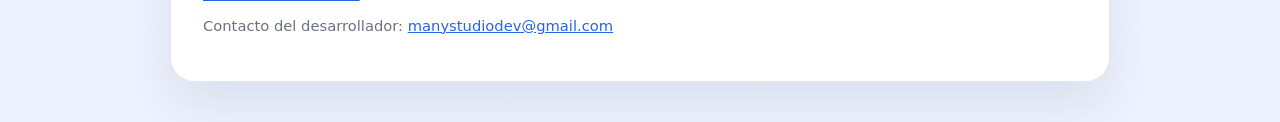
==== commit 7b10e667: "boton eliminar" ====
--- a/index.html
+++ b/index.html
@@ -168,6 +168,12 @@
                 </div>
             </section>
 
+                <div class="delete-account-access" style="text-align:center; margin:1.5rem 0;">
+                    <a href="delete_account.html" class="delete-account-link" aria-label="Eliminar cuenta" style="color:#c00; text-decoration:none; font-weight:600;">
+                        ¿Quieres borrar tus datos? <span aria-hidden="true">🗑️</span>
+                    </a>
+                </div>
+
             <footer class="footer">
                 <p>Bitauto - Herramienta de gestión automotriz. Para consultas, ponte en contacto con el soporte de la aplicación.</p>
                 <p><a href="privacy.html">Política de Privacidad</a></p>
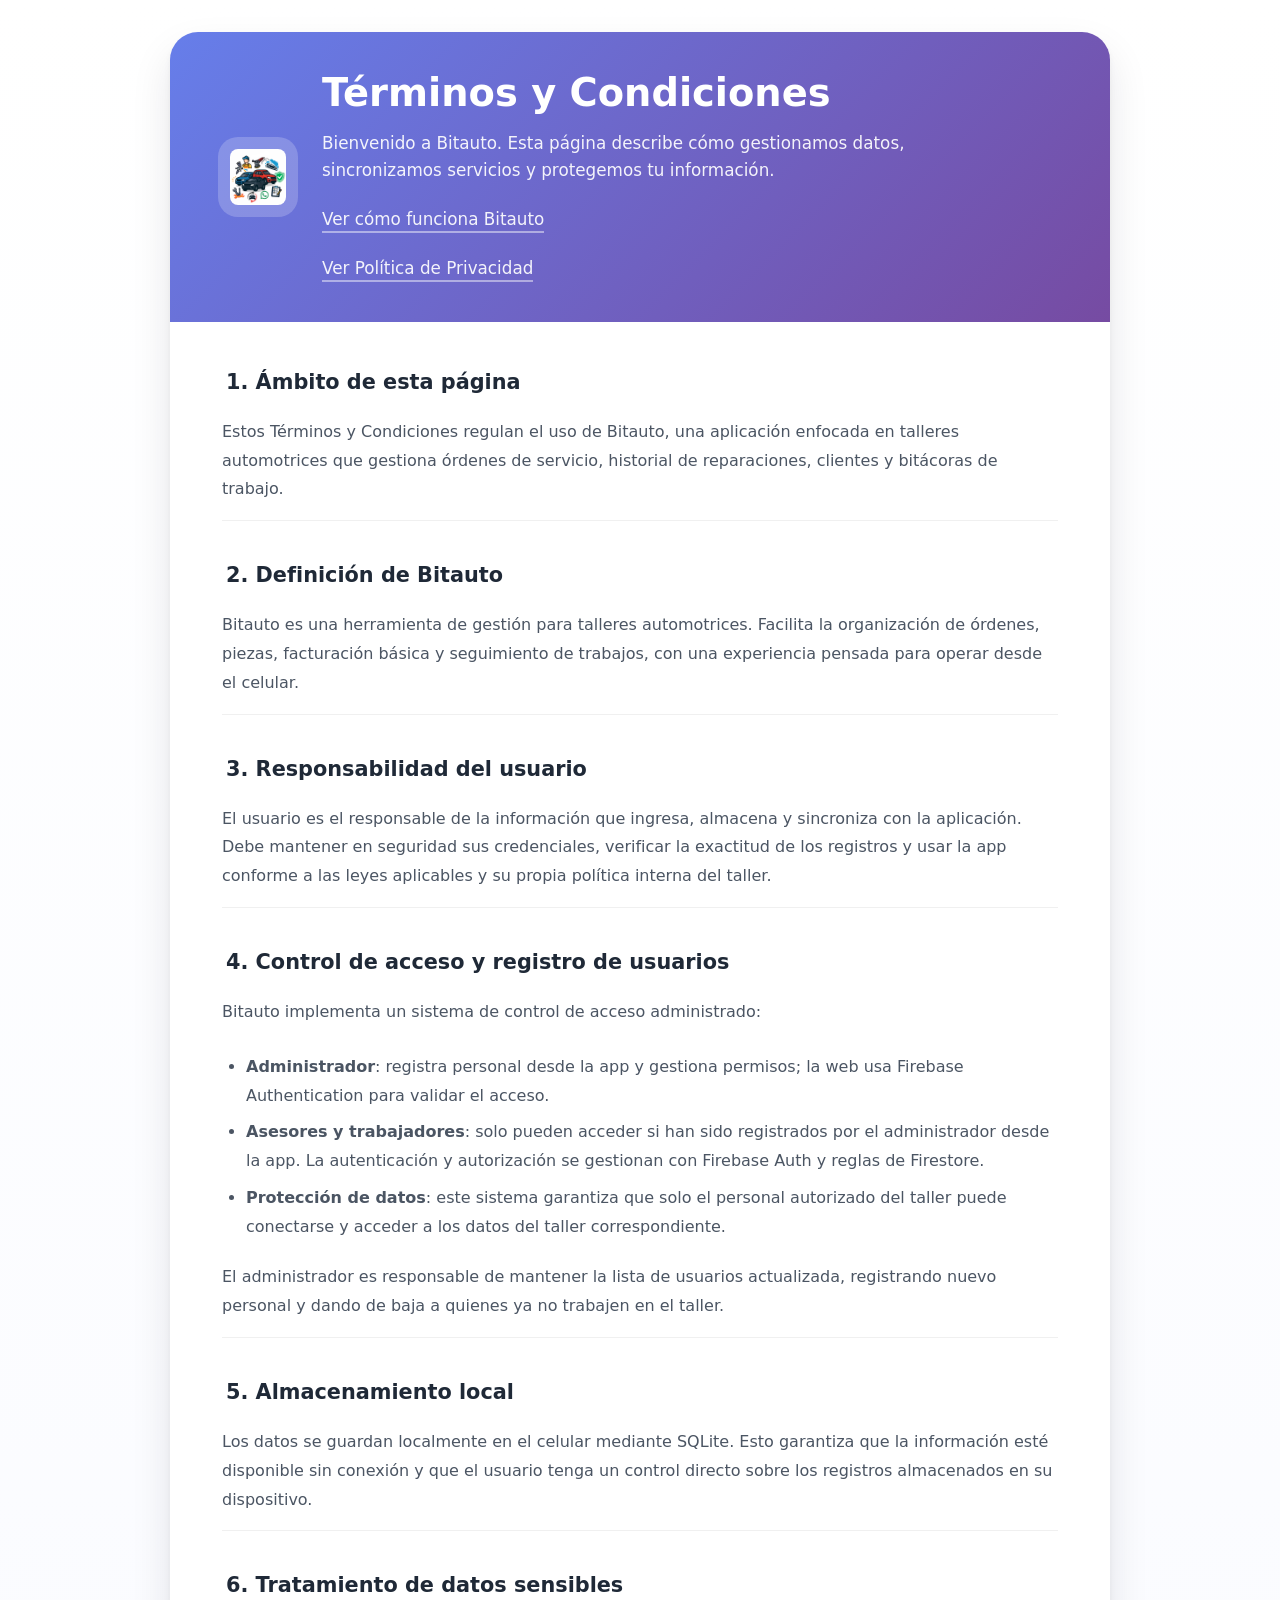
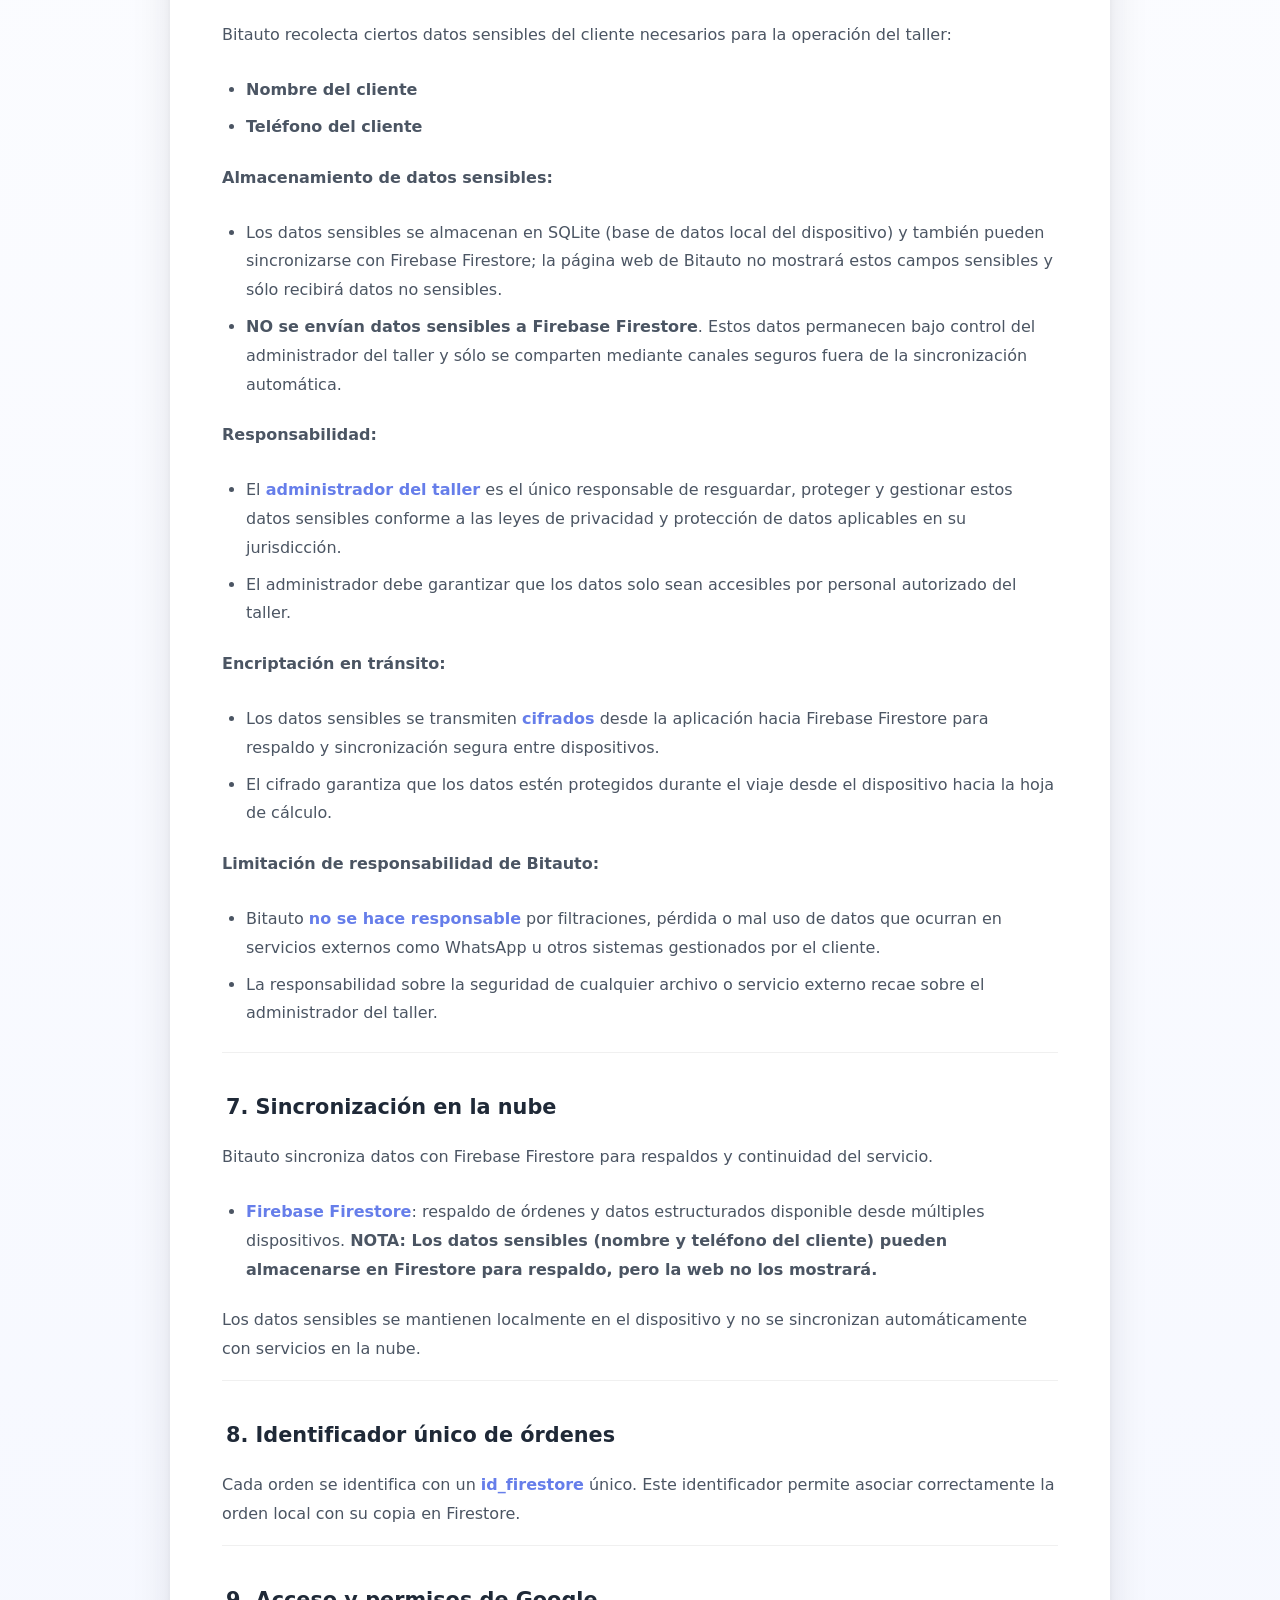
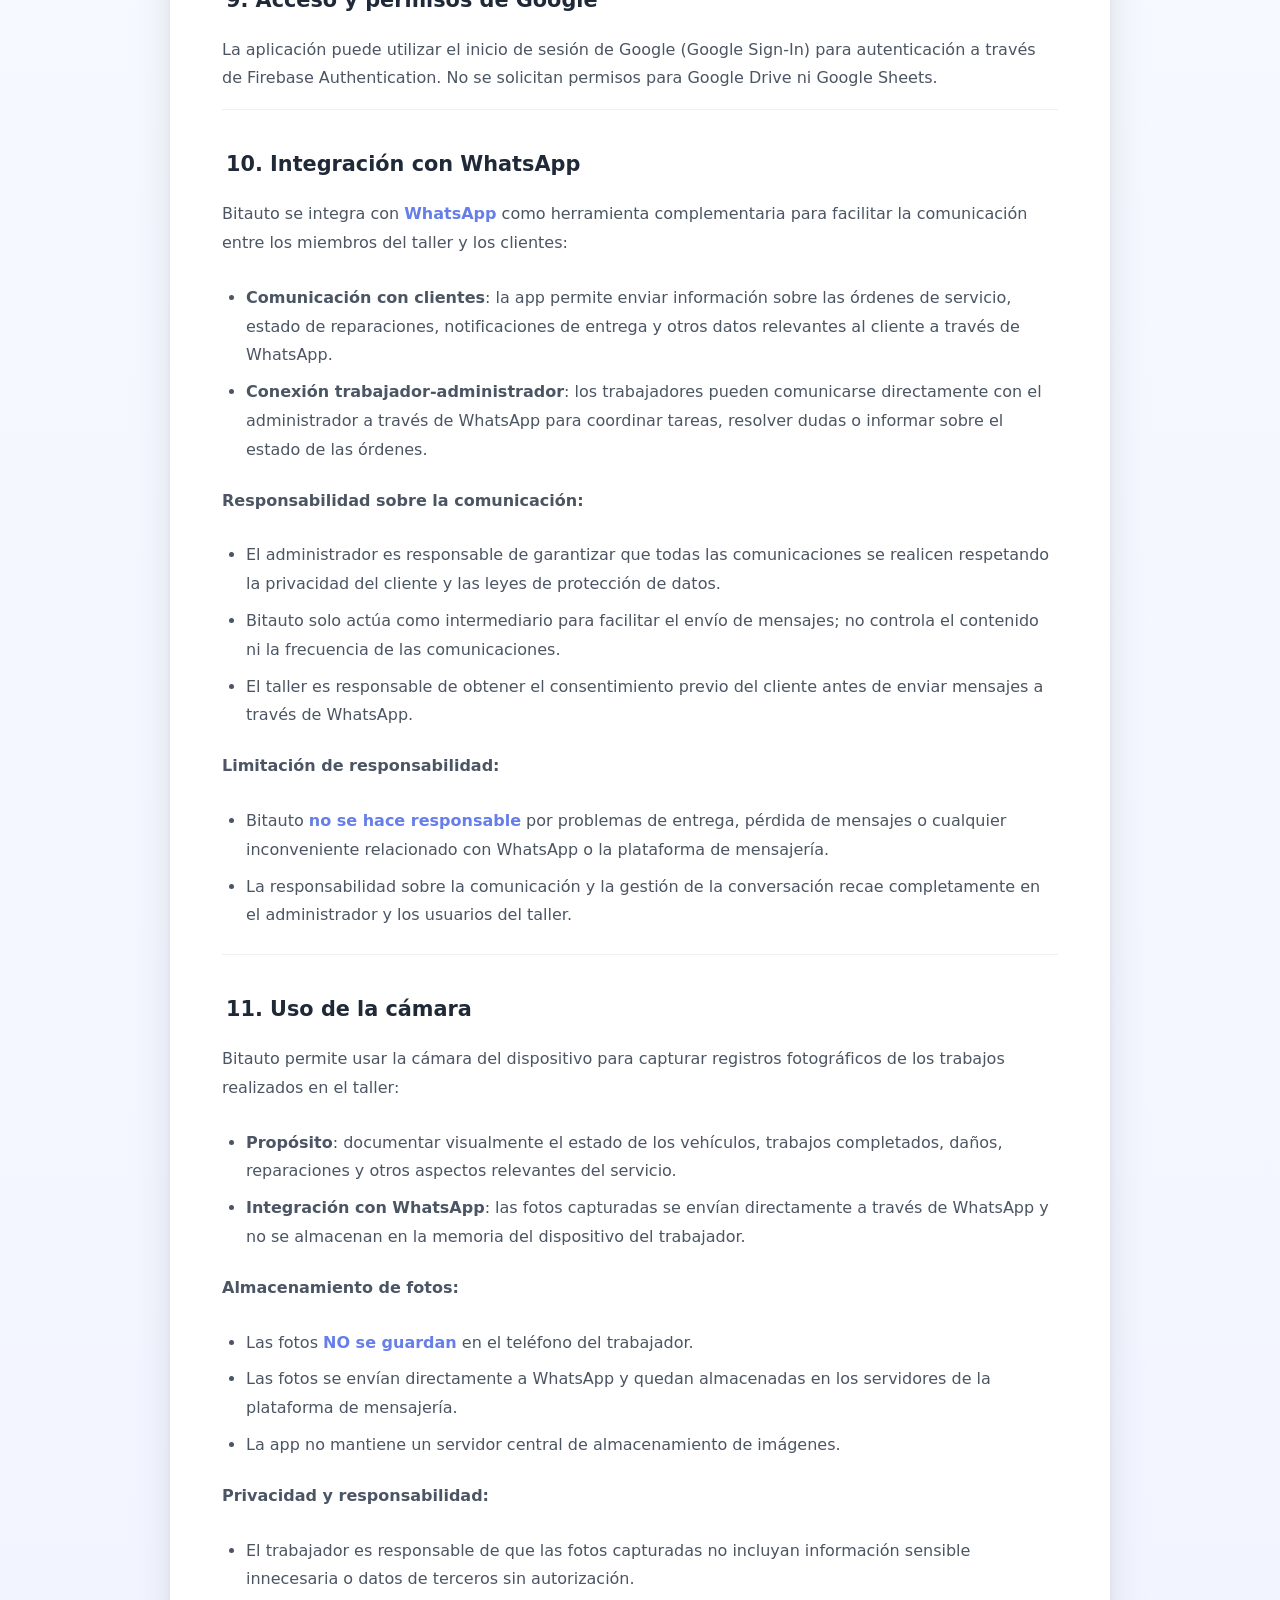
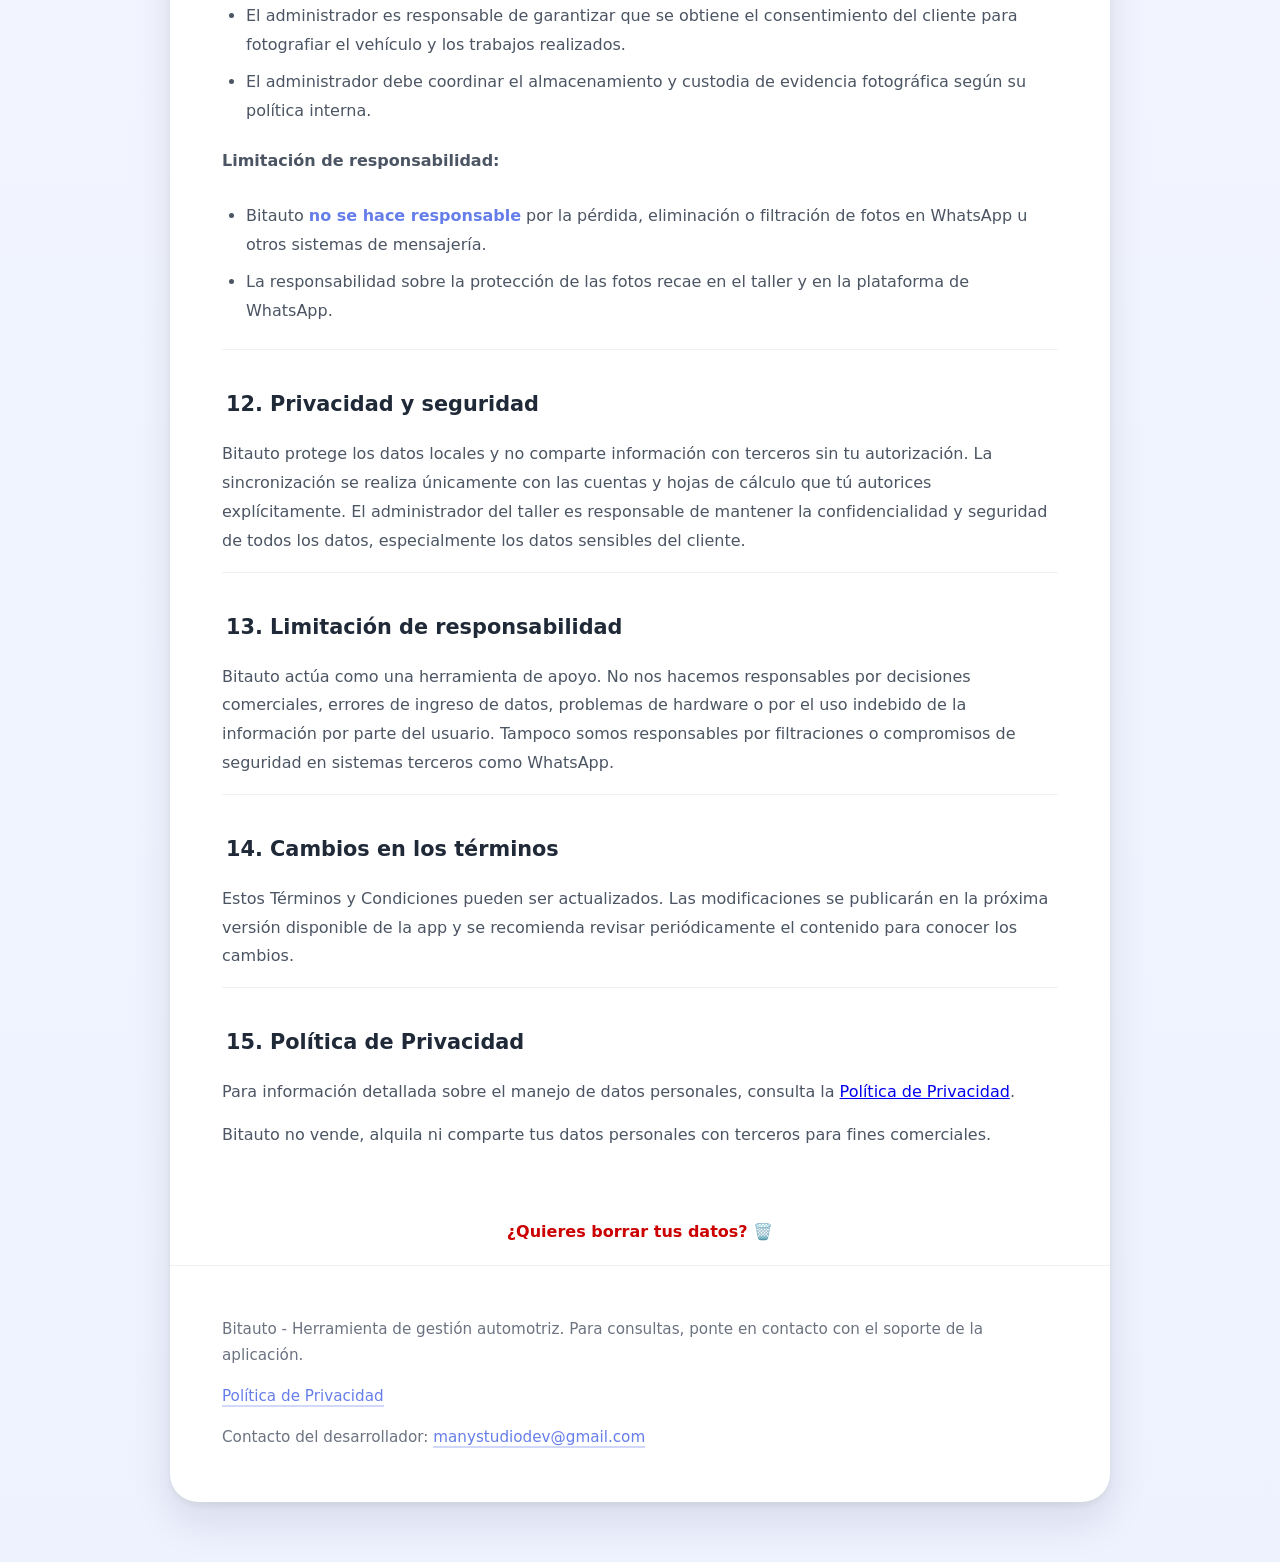
==== commit f0401c9f: "CAMBIO DE SHEETS" ====
--- a/index.html
+++ b/index.html
@@ -39,9 +39,9 @@
                     <h2>4. Control de acceso y registro de usuarios</h2>
                     <p>Bitauto implementa un sistema de control de acceso administrado:</p>
                     <ul>
-                        <li><strong>Administrador</strong>: puede registrar asesores y trabajadores ingresando su correo de Google. Una vez registrados, estos usuarios pueden iniciar sesión con esa cuenta.</li>
-                        <li><strong>Asesores y trabajadores</strong>: solo pueden acceder a la app si han sido previamente registrados por el administrador con su correo de Google. Si intentan iniciar sesión sin estar registrados, el acceso será rechazado.</li>
-                        <li><strong>Protección de datos</strong>: este sistema garantiza que solo el personal autorizado del taller puede conectarse y acceder a los datos.</li>
+                        <li><strong>Administrador</strong>: registra personal desde la app y gestiona permisos; la web usa Firebase Authentication para validar el acceso.</li>
+                        <li><strong>Asesores y trabajadores</strong>: solo pueden acceder si han sido registrados por el administrador desde la app. La autenticación y autorización se gestionan con Firebase Auth y reglas de Firestore.</li>
+                        <li><strong>Protección de datos</strong>: este sistema garantiza que solo el personal autorizado del taller puede conectarse y acceder a los datos del taller correspondiente.</li>
                     </ul>
                     <p>El administrador es responsable de mantener la lista de usuarios actualizada, registrando nuevo personal y dando de baja a quienes ya no trabajen en el taller.</p>
                 </div>
@@ -60,8 +60,8 @@
                     </ul>
                     <p><strong>Almacenamiento de datos sensibles:</strong></p>
                     <ul>
-                        <li>Los datos sensibles se almacenan <span class="highlight">únicamente en SQLite</span> (base de datos local del dispositivo) y en <span class="highlight">Google Sheets</span>.</li>
-                        <li><strong>NO se envían datos sensibles a Firebase Firestore</strong>. Estos datos permanecen bajo control del administrador del taller.</li>
+                        <li>Los datos sensibles se almacenan en SQLite (base de datos local del dispositivo) y también pueden sincronizarse con Firebase Firestore; la página web de Bitauto no mostrará estos campos sensibles y sólo recibirá datos no sensibles.</li>
+                        <li><strong>NO se envían datos sensibles a Firebase Firestore</strong>. Estos datos permanecen bajo control del administrador del taller y sólo se comparten mediante canales seguros fuera de la sincronización automática.</li>
                     </ul>
                     <p><strong>Responsabilidad:</strong></p>
                     <ul>
@@ -70,34 +70,33 @@
                     </ul>
                     <p><strong>Encriptación en tránsito:</strong></p>
                     <ul>
-                        <li>Los datos sensibles se transmiten <span class="highlight">cifrados</span> desde la aplicación hacia Google Sheets mediante la API de Sheets.</li>
+                        <li>Los datos sensibles se transmiten <span class="highlight">cifrados</span> desde la aplicación hacia Firebase Firestore para respaldo y sincronización segura entre dispositivos.</li>
                         <li>El cifrado garantiza que los datos estén protegidos durante el viaje desde el dispositivo hacia la hoja de cálculo.</li>
                     </ul>
                     <p><strong>Limitación de responsabilidad de Bitauto:</strong></p>
                     <ul>
-                        <li>Bitauto <span class="highlight">no se hace responsable</span> por filtraciones, pérdida o mal uso de datos que ocurran en Google Sheets u otros sistemas gestionados por el cliente.</li>
-                        <li>La responsabilidad sobre la seguridad de la hoja de Google Sheets, el acceso a ella, y el control de permisos recae sobre el administrador del taller.</li>
+                        <li>Bitauto <span class="highlight">no se hace responsable</span> por filtraciones, pérdida o mal uso de datos que ocurran en servicios externos como WhatsApp u otros sistemas gestionados por el cliente.</li>
+                        <li>La responsabilidad sobre la seguridad de cualquier archivo o servicio externo recae sobre el administrador del taller.</li>
                     </ul>
                 </div>
 
                 <div class="section">
                     <h2>7. Sincronización en la nube</h2>
-                    <p>Bitauto sincroniza datos con Firebase Firestore y Google Sheets para respaldos y continuidad del servicio.</p>
+                    <p>Bitauto sincroniza datos con Firebase Firestore para respaldos y continuidad del servicio.</p>
                     <ul>
-                        <li><span class="highlight">Firebase Firestore</span>: respaldo de órdenes y datos estructurados disponible desde múltiples dispositivos. <strong>NOTA: Los datos sensibles (nombre y teléfono del cliente) no se sincronizan con Firebase.</strong></li>
-                        <li><span class="highlight">Google Sheets</span>: escritura en la bitácora propia del usuario para mantener un registro actualizado en su hoja de cálculo.</li>
+                        <li><span class="highlight">Firebase Firestore</span>: respaldo de órdenes y datos estructurados disponible desde múltiples dispositivos. <strong>NOTA: Los datos sensibles (nombre y teléfono del cliente) pueden almacenarse en Firestore para respaldo, pero la web no los mostrará.</strong></li>
                     </ul>
-                    <p>Los datos sensibles se mantienen localmente y, cuando el usuario autoriza la sincronización, se escriben en Google Sheets.</p>
+                    <p>Los datos sensibles se mantienen localmente en el dispositivo y no se sincronizan automáticamente con servicios en la nube.</p>
                 </div>
 
                 <div class="section">
                     <h2>8. Identificador único de órdenes</h2>
-                    <p>Cada orden se identifica con un <span class="highlight">id_firestore</span> único. Este identificador permite asociar correctamente la orden local con su copia en Firestore y con los registros sincronizados en Google Sheets.</p>
+                    <p>Cada orden se identifica con un <span class="highlight">id_firestore</span> único. Este identificador permite asociar correctamente la orden local con su copia en Firestore.</p>
                 </div>
 
                 <div class="section">
                     <h2>9. Acceso y permisos de Google</h2>
-                    <p>La aplicación requiere acceso a tu cuenta de Google y a Google Sheets para escribir en tu propia bitácora. Solo se solicitarán los permisos necesarios para operar correctamente y crear registros en tu hoja de cálculo autorizada.</p>
+                    <p>La aplicación puede utilizar el inicio de sesión de Google (Google Sign-In) para autenticación a través de Firebase Authentication. No se solicitan permisos para Google Drive ni Google Sheets.</p>
                 </div>
 
                 <div class="section">
@@ -153,7 +152,7 @@
 
                 <div class="section">
                     <h2>13. Limitación de responsabilidad</h2>
-                    <p>Bitauto actúa como una herramienta de apoyo. No nos hacemos responsables por decisiones comerciales, errores de ingreso de datos, problemas de hardware o por el uso indebido de la información por parte del usuario. Tampoco somos responsables por filtraciones o compromisos de seguridad en sistemas terceros como Google Sheets o WhatsApp.</p>
+                    <p>Bitauto actúa como una herramienta de apoyo. No nos hacemos responsables por decisiones comerciales, errores de ingreso de datos, problemas de hardware o por el uso indebido de la información por parte del usuario. Tampoco somos responsables por filtraciones o compromisos de seguridad en sistemas terceros como WhatsApp.</p>
                 </div>
 
                 <div class="section">
@@ -163,7 +162,7 @@
 
                 <div class="section">
                     <h2>15. Política de Privacidad</h2>
-                    <p>Para información detallada sobre el manejo de datos personales y los permisos de Google Drive, consulta la <a href="privacy.html">Política de Privacidad</a>.</p>
+                    <p>Para información detallada sobre el manejo de datos personales, consulta la <a href="privacy.html">Política de Privacidad</a>.</p>
                     <p>Bitauto no vende, alquila ni comparte tus datos personales con terceros para fines comerciales.</p>
                 </div>
             </section>
--- a/style.css
+++ b/style.css
@@ -23,127 +23,194 @@
 .page-wrapper {
     max-width: 980px;
     margin: 0 auto;
-    padding: 24px 20px 40px;
+    padding: 32px 20px 60px;
 }
 
 .card {
     background: #ffffff;
-    border: 1px solid #e5e7eb;
-    border-radius: 24px;
-    box-shadow: 0 24px 50px rgba(15, 23, 42, 0.08);
+    border: none;
+    border-radius: 28px;
+    box-shadow: 0 4px 6px rgba(0, 0, 0, 0.05), 0 20px 40px rgba(15, 23, 42, 0.1);
     overflow: hidden;
 }
 
 .hero {
     display: grid;
     grid-template-columns: auto 1fr;
-    gap: 18px;
+    gap: 24px;
     align-items: center;
-    padding: 28px 32px;
-    background: linear-gradient(180deg, #4f46e5 0%, #3b82f6 100%);
+    padding: 40px 48px;
+    background: linear-gradient(135deg, #667eea 0%, #764ba2 100%);
     color: #ffffff;
 }
 
 .hero img {
-    width: 68px;
-    height: 68px;
+    width: 80px;
+    height: 80px;
     object-fit: contain;
-    border-radius: 18px;
-    background: rgba(255,255,255,0.15);
-    padding: 10px;
+    border-radius: 20px;
+    background: rgba(255,255,255,0.2);
+    padding: 12px;
 }
 
 .hero h1 {
     margin: 0;
-    font-size: clamp(1.85rem, 2.5vw, 2.45rem);
-    line-height: 1.05;
+    font-size: clamp(2rem, 3vw, 2.8rem);
+    line-height: 1.1;
+    font-weight: 700;
 }
 
 .hero p {
-    margin: 12px 0 0;
-    font-size: 1rem;
-    opacity: 0.88;
-    max-width: 660px;
+    margin: 16px 0 0;
+    font-size: 1.05rem;
+    opacity: 0.92;
+    max-width: 680px;
+    line-height: 1.6;
 }
 
 .hero .page-link {
-    margin-top: 18px;
+    margin-top: 22px;
 }
 
 .hero .page-link a {
     color: #ffffff;
-    text-decoration: underline;
-}
-
-.footer a {
-    color: #2563eb;
-    text-decoration: underline;
+    text-decoration: none;
+    font-weight: 500;
+    border-bottom: 2px solid rgba(255,255,255,0.5);
+    transition: all 0.3s ease;
+    padding-bottom: 2px;
+}
+
+.hero .page-link a:hover {
+    border-bottom-color: #ffffff;
+    opacity: 1;
 }
 
 .content {
-    padding: 32px 40px;
+    padding: 48px 52px;
     display: grid;
-    gap: 28px;
+    gap: 42px;
 }
 
 .section {
     display: grid;
-    gap: 12px;
+    gap: 14px;
+    padding-bottom: 16px;
+    border-bottom: 1px solid #f0f0f0;
+}
+
+.section:last-child {
+    border-bottom: none;
+    padding-bottom: 0;
 }
 
 .section h2 {
     margin: 0;
-    font-size: 1.15rem;
-    color: #111827;
-    margin-bottom: 8px;
-    padding-left: 8px;
+    font-size: 1.3rem;
+    color: #1f2937;
+    font-weight: 600;
+    margin-bottom: 10px;
+    padding-left: 4px;
 }
 
 .section p,
 .section li {
     margin: 0;
-    line-height: 1.75;
+    line-height: 1.8;
     color: #4b5563;
-    font-size: 0.99rem;
+    font-size: 1rem;
 }
 
 .section ul {
-    padding-left: 1.2rem;
-    margin: 0;
+    padding-left: 1.5rem;
+    margin: 12px 0 0;
     color: #4b5563;
+}
+
+.section ul li {
+    margin-bottom: 8px;
 }
 
 .highlight {
     font-weight: 600;
-    color: #1f2937;
+    color: #667eea;
 }
 
 .footer {
-    padding: 0 32px 32px;
+    padding: 36px 52px;
     color: #6b7280;
-    font-size: 0.92rem;
-    border-top: 1px solid #e5e7eb;
-}
-
-@media (max-width: 640px) {
+    font-size: 0.95rem;
+    border-top: 1px solid #f0f0f0;
+    line-height: 1.7;
+}
+
+.footer a {
+    color: #667eea;
+    text-decoration: none;
+    font-weight: 500;
+    border-bottom: 2px solid rgba(102, 126, 234, 0.3);
+    transition: all 0.3s ease;
+}
+
+.footer a:hover {
+    border-bottom-color: #667eea;
+}
+
+/* Mobile Responsive */
+@media (max-width: 768px) {
     .page-wrapper {
-        padding: 20px 16px 32px;
+        padding: 24px 14px 45px;
     }
 
     .hero {
         grid-template-columns: 1fr;
         text-align: center;
+        padding: 32px 28px;
+        gap: 18px;
     }
 
     .hero img {
+        width: 70px;
+        height: 70px;
         margin: 0 auto;
     }
 
+    .hero h1 {
+        font-size: clamp(1.5rem, 4vw, 2rem);
+        margin-bottom: 8px;
+    }
+
+    .hero p {
+        font-size: 0.95rem;
+        margin-top: 12px;
+    }
+
     .content {
-        padding: 24px 0 0;
+        padding: 32px 22px;
+        gap: 32px;
+    }
+
+    .section {
+        gap: 12px;
+        padding-bottom: 14px;
+    }
+
+    .section h2 {
+        font-size: 1.15rem;
+    }
+
+    .section p,
+    .section li {
+        font-size: 0.95rem;
+        line-height: 1.7;
+    }
+
+    .section ul {
+        padding-left: 1.3rem;
     }
 
     .footer {
-        padding: 0 0 24px;
-    }
-}
+        padding: 28px 22px;
+        font-size: 0.9rem;
+    }
+}
